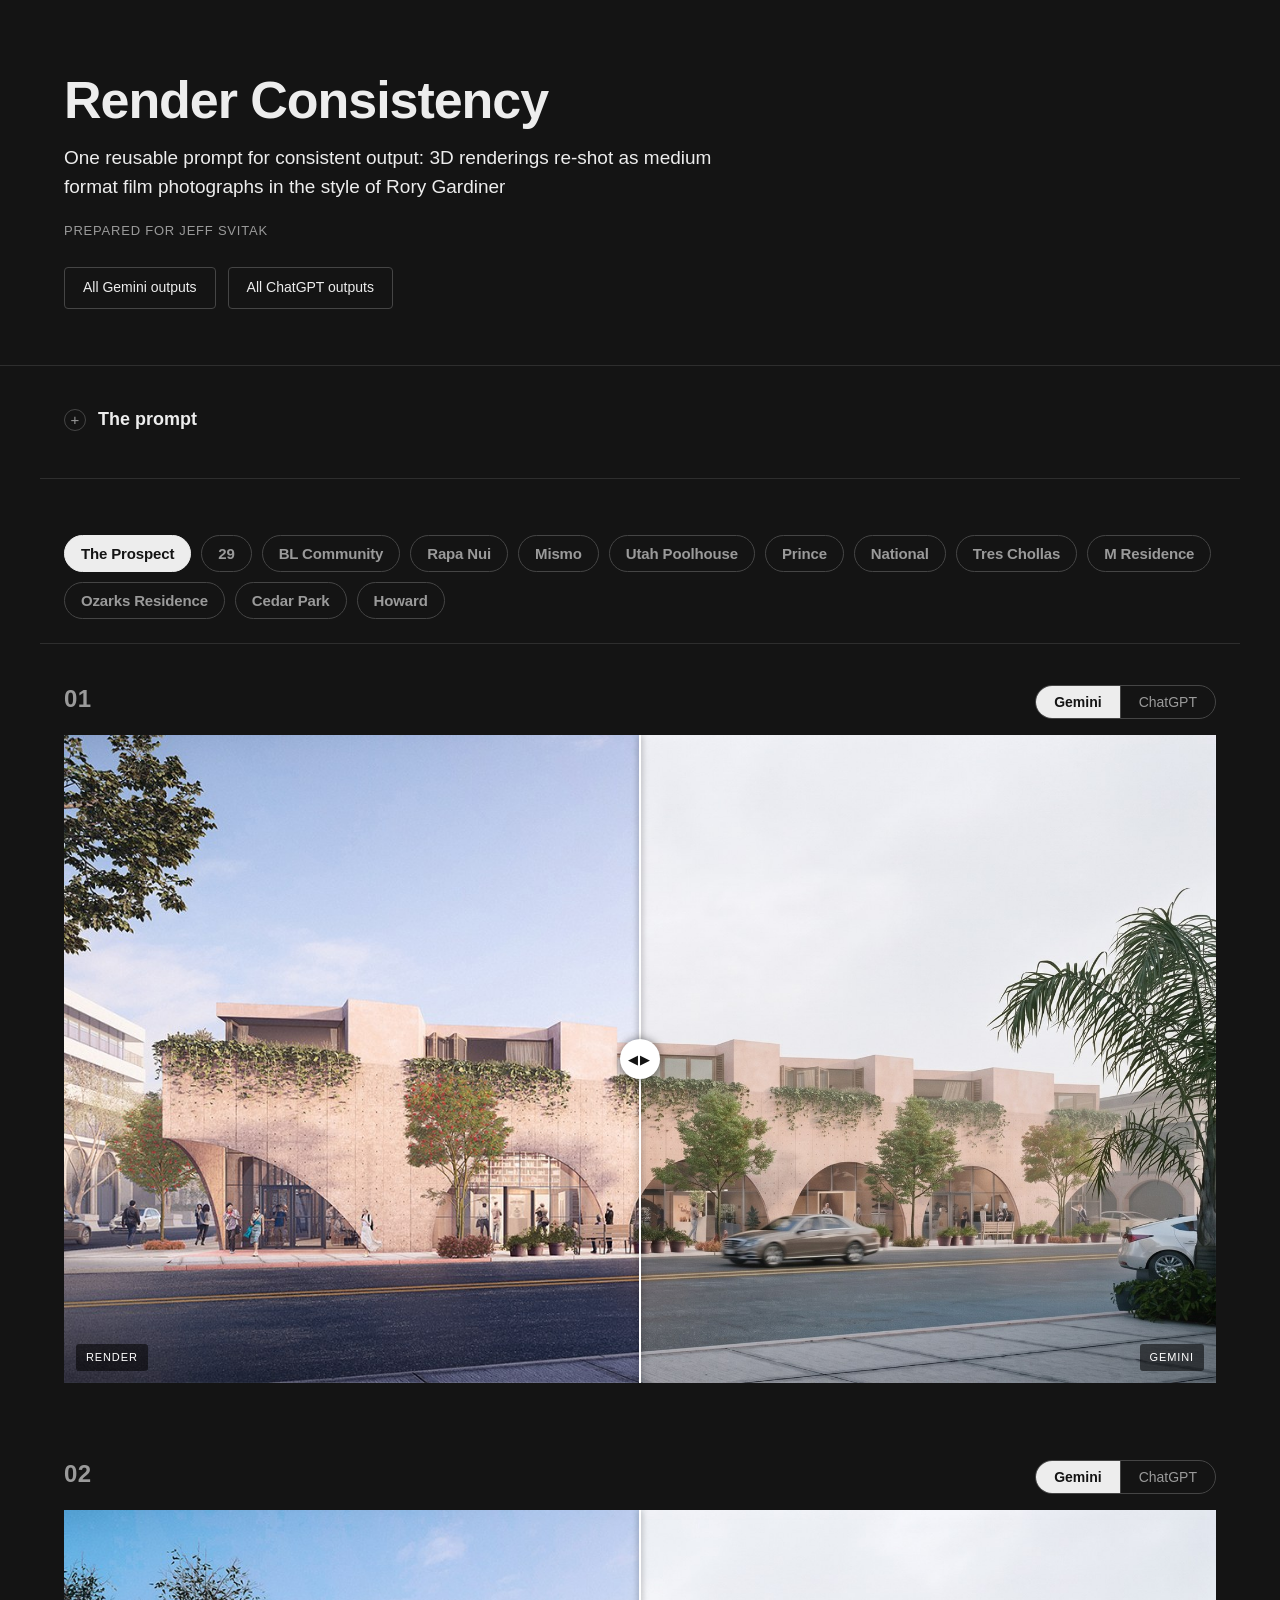
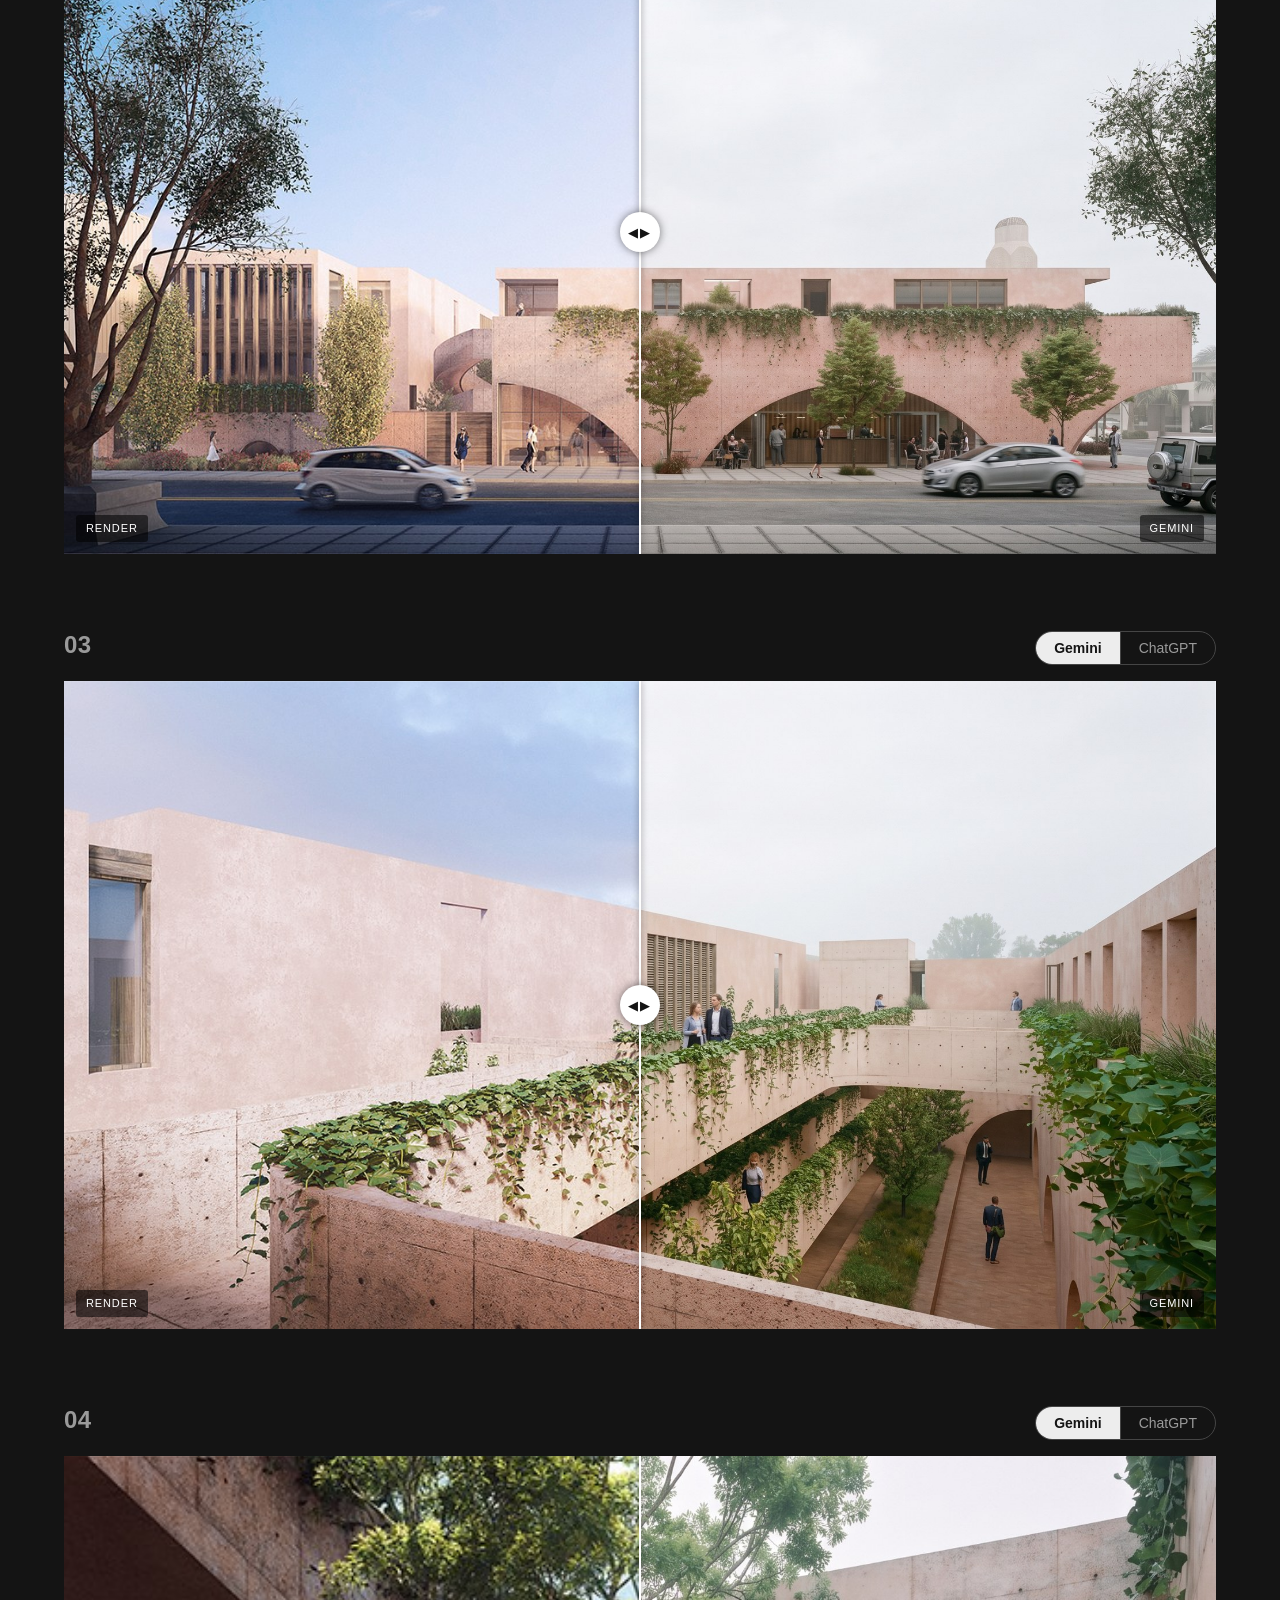
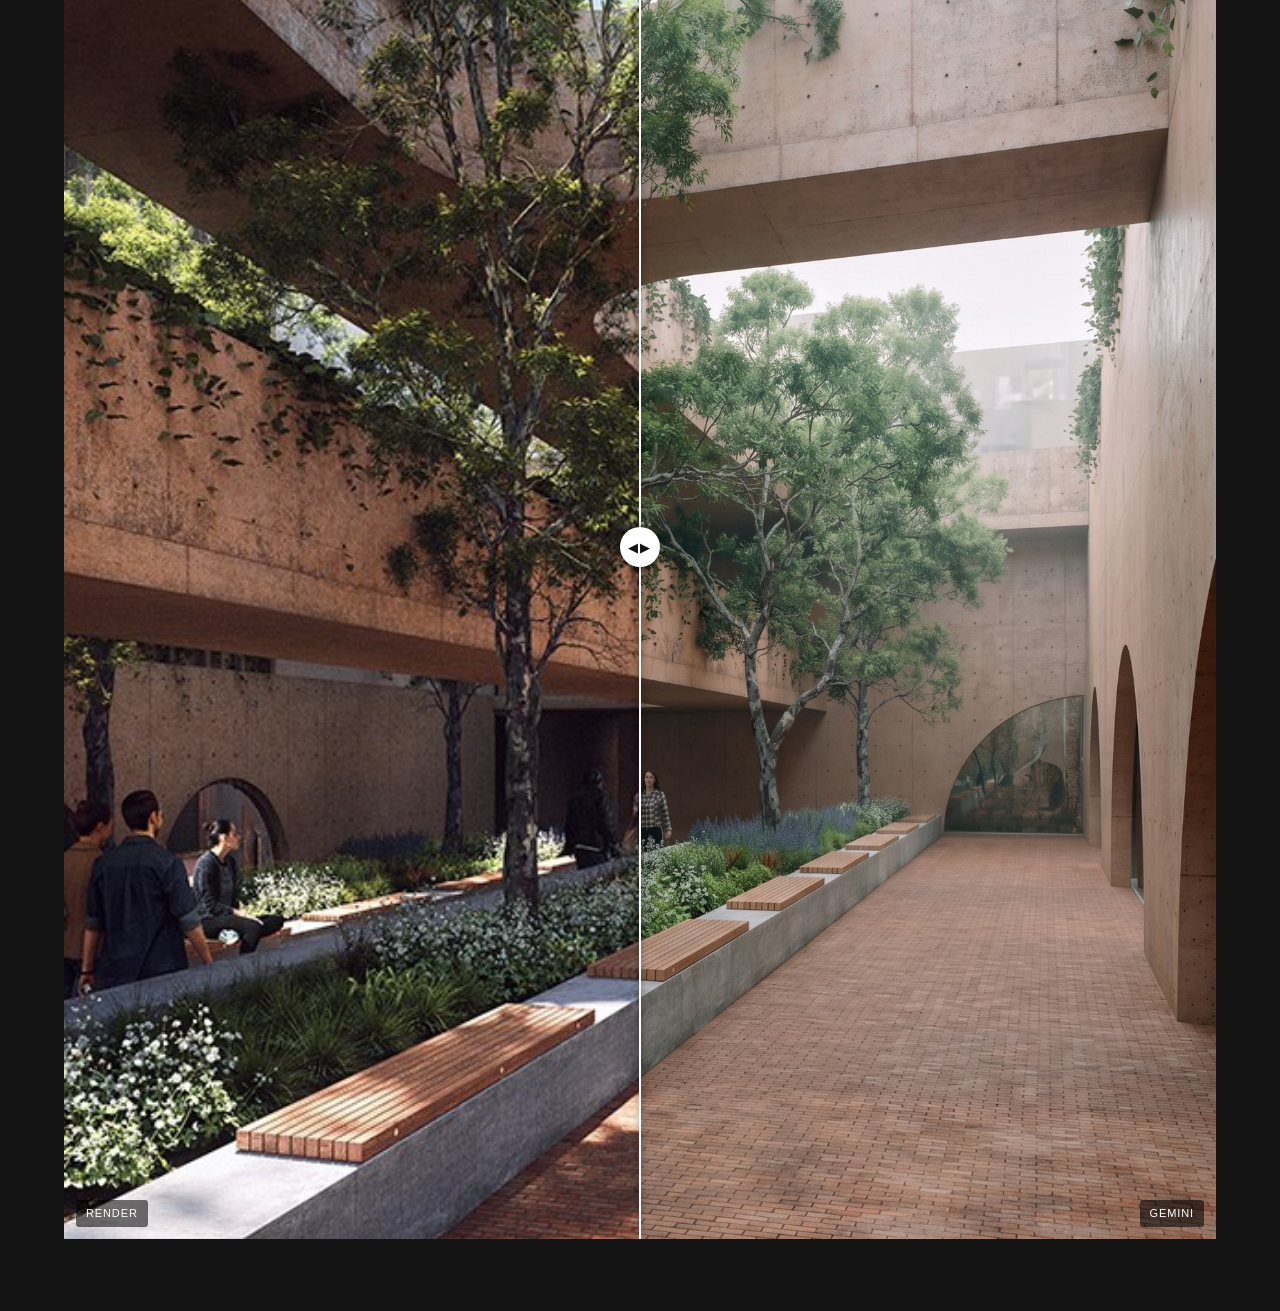
==== index.html @ 9248cfff "Add Howard, Gemini only Five examples ordered outside in: frontal, diagonal, acceso, interior, rooft" ====
<!doctype html>
<html lang="en">
<head>
<meta charset="utf-8">
<meta name="viewport" content="width=device-width, initial-scale=1">
<title>Render Consistency</title>
<meta name="description" content="One reusable prompt for consistent output: 3D renderings re-shot as medium format film photographs in the style of Rory Gardiner.">
<link rel="stylesheet" href="style.css?v=5">
</head>
<body>

<header class="page-head">
  <div class="wrap">
    <h1>Render Consistency</h1>
    <p class="subhead">One reusable prompt for consistent output: 3D renderings re-shot as medium format film photographs in the style of Rory Gardiner</p>
    <p class="prepared">Prepared for Jeff Svitak</p>

    <div class="head-actions">
      <a class="btn" href="gemini.html">All Gemini outputs</a>
      <a class="btn" href="chatgpt.html">All ChatGPT outputs</a>
    </div>
  </div>
</header>

<section class="wrap prompt-section">
  <details id="prompt-details">
    <summary><span class="summary-label">The prompt</span></summary>
    <div class="prompt-body">
      <button type="button" id="copy-prompt" class="copy-btn">Copy prompt</button>
      <div class="prompt-text" id="prompt-text"><p>This is a 3D architectural rendering. Re-photograph the building as a real photograph in the style of a medium format architectural film shoot. Keep the architecture exactly as designed: same forms, proportions, openings and materials. Match every material color exactly as rendered, at the same hue; do not shift any material toward grey, beige, warmer or cooler. Everything else can change.</p>
<p>Reframe from eye level with straight verticals and a normal-to-slightly-long lens, no wide-angle stretch. Let landscape, foreground planting or context take up as much of the frame as the building; the building does not need to be centered or shown whole.</p>
<p>Overcast day: flat pale grey-white sky with no blue and no visible cloud detail, soft diffuse light from above, no direct sun, no hard cast shadows, only faint soft shading where light is blocked. Faint atmospheric haze on anything distant.</p>
<p>The building is newly completed and well kept. Replace all render content with the real thing: real people if any, few and candid, often facing away; real vegetation matching the designed planting, healthy and maintained, with the natural irregularity of living plants but no dead growth, no weeds, nothing overgrown; paving and hard surfaces clean and swept; materials as built, real texture and slight tonal variation across surfaces, but no staining, dirt or damage.</p>
<p>Shot on a Mamiya RZ67, 110mm f/2.8, Kodak Portra 400, scanned from the negative. Low contrast, lifted shadows, no pure black or blown white, fine even grain across the whole frame. Muted palette, greens pushed toward olive, slight cool magenta-cyan cast in the sky and highlights; the haze and low contrast cover the building too, but its materials keep their rendered hue. No HDR, no sharpening, no vignette.</p></div>
    </div>
  </details>
</section>

<nav class="wrap projects-nav" id="project-tabs" aria-label="Projects"></nav>

<main class="wrap" id="projects"></main>

<script src="data.js?v=5"></script>
<script src="app.js?v=5"></script>
</body>
</html>
---- style.css ----
/* Render Consistency — comparison site */

*, *::before, *::after { box-sizing: border-box; }

:root {
  --bg: #141414;
  --fg: #ededed;
  --muted: #9a9a9a;
  --line: #2e2e2e;
  --line-strong: #454545;
  --accent: #ededed;
}

html { -webkit-text-size-adjust: 100%; }

body {
  margin: 0;
  background: var(--bg);
  color: var(--fg);
  font-family: Arial, Helvetica, -apple-system, BlinkMacSystemFont, "Segoe UI", Roboto, sans-serif;
  font-size: 16px;
  line-height: 1.55;
  -webkit-font-smoothing: antialiased;
}

.wrap {
  max-width: 1200px;
  margin: 0 auto;
  padding: 0 24px;
}

/* ---------- Header ---------- */

.page-head {
  padding: 72px 0 56px;
  border-bottom: 1px solid var(--line);
  margin-bottom: 36px;
}

.page-head h1 {
  margin: 0 0 16px;
  font-size: clamp(32px, 5vw, 52px);
  line-height: 1.08;
  letter-spacing: -0.02em;
  font-weight: 700;
}

.subhead {
  margin: 0 0 20px;
  max-width: 62ch;
  font-size: clamp(16px, 1.6vw, 19px);
  line-height: 1.5;
  color: var(--fg);
}

.prepared {
  margin: 0;
  font-size: 13px;
  letter-spacing: 0.06em;
  text-transform: uppercase;
  color: var(--muted);
}

/* ---------- Buttons / sub-page header ---------- */

.page-head--sub { padding-bottom: 44px; }

.crumb {
  margin: 0 0 18px;
  font-size: 13px;
  letter-spacing: 0.06em;
  text-transform: uppercase;
}

.crumb a { color: var(--muted); text-decoration: none; }
.crumb a:hover { color: var(--fg); text-decoration: underline; }

.head-actions {
  display: flex;
  flex-wrap: wrap;
  gap: 12px;
  margin-top: 26px;
}

.btn {
  display: inline-flex;
  flex-direction: column;
  gap: 3px;
  border: 1px solid var(--line-strong);
  border-radius: 4px;
  padding: 11px 18px;
  font-size: 14px;
  line-height: 1.25;
  color: var(--fg);
  text-decoration: none;
  transition: background-color .15s ease, border-color .15s ease;
}

.btn:hover { background: #242424; border-color: #6d6d6d; }
.btn:focus-visible { outline: 2px solid #6ea8ff; outline-offset: 2px; }

.btn--primary {
  background: var(--accent);
  border-color: var(--accent);
  color: #141414;
  font-weight: 700;
}

.btn--primary:hover { background: #fff; border-color: #fff; }

.btn-meta {
  font-size: 12px;
  font-weight: 400;
  letter-spacing: 0.03em;
  color: #5a5a5a;
}

.btn:not(.btn--primary) .btn-meta { color: var(--muted); }

/* ---------- Gallery ---------- */

.gallery-project { margin: 0 0 64px; }

.gallery-project-title {
  display: flex;
  flex-wrap: wrap;
  align-items: baseline;
  gap: 14px;
  margin: 0 0 20px;
  padding-bottom: 12px;
  border-bottom: 1px solid var(--line);
  font-size: clamp(18px, 2.2vw, 24px);
  letter-spacing: -0.01em;
}

.gallery-count {
  font-size: 13px;
  font-weight: 400;
  color: var(--muted);
  letter-spacing: 0.04em;
}

.gallery-grid {
  display: grid;
  grid-template-columns: repeat(auto-fill, minmax(420px, 1fr));
  gap: 28px;
}

.shot { margin: 0; }

.shot-link {
  display: block;
  background: #1c1c1c;
  line-height: 0;
}

.shot-link:focus-visible { outline: 2px solid #6ea8ff; outline-offset: 3px; }

.shot img {
  display: block;
  width: 100%;
  height: auto;
}

.shot-cap {
  display: flex;
  align-items: baseline;
  justify-content: space-between;
  gap: 12px;
  margin-top: 10px;
  font-size: 13px;
}

.shot-num {
  color: var(--muted);
  letter-spacing: 0.08em;
  font-variant-numeric: tabular-nums;
}

.shot-dl {
  color: var(--muted);
  text-decoration: none;
  border-bottom: 1px solid var(--line-strong);
  padding-bottom: 1px;
}

.shot-dl:hover { color: var(--fg); border-bottom-color: var(--fg); }
.shot-dl:focus-visible { outline: 2px solid #6ea8ff; outline-offset: 2px; }

@media (max-width: 720px) {
  .gallery-grid { grid-template-columns: 1fr; gap: 22px; }
  .gallery-project { margin-bottom: 44px; }
}

/* ---------- Project tabs ---------- */

/* Pills rather than underlines: the set wraps to as many rows as it needs and
   every row reads the same, so the newest project can't look like a stray line
   of text below a "finished" row. */
.projects-nav {
  display: flex;
  flex-wrap: wrap;
  gap: 10px;
  margin-bottom: 36px;
  padding-bottom: 24px;
  border-bottom: 1px solid var(--line);
}

.tab {
  appearance: none;
  background: transparent;
  color: var(--muted);
  font: inherit;
  font-size: 15px;
  font-weight: 700;
  line-height: 1;
  letter-spacing: -0.01em;
  padding: 10px 16px;
  border: 1px solid var(--line-strong);
  border-radius: 999px;
  cursor: pointer;
  white-space: nowrap;
  transition: color .15s ease, background-color .15s ease, border-color .15s ease;
}

.tab:hover { color: var(--fg); border-color: #6d6d6d; }

.tab[aria-selected="true"] {
  background: var(--accent);
  border-color: var(--accent);
  color: #141414;
}

.tab:focus-visible {
  outline: 2px solid #6ea8ff;
  outline-offset: 3px;
}

.project[hidden] { display: none; }

/* Label used in place of the toggle when a project has one output */
.single-output {
  font-size: 14px;
  line-height: 1;
  padding: 9px 0;
  color: var(--muted);
  letter-spacing: 0.04em;
}

/* ---------- Example ---------- */

.example { margin: 0 0 72px; }

.example-head {
  display: flex;
  flex-wrap: wrap;
  align-items: baseline;
  justify-content: space-between;
  gap: 16px;
  margin-bottom: 16px;
}

/* Examples are numbered, not named */
.example-title {
  margin: 0;
  font-size: clamp(18px, 2.2vw, 24px);
  font-weight: 700;
  letter-spacing: 0.02em;
  font-variant-numeric: tabular-nums;
  color: var(--muted);
}

/* Toggle */

.toggle {
  display: inline-flex;
  border: 1px solid var(--line-strong);
  border-radius: 999px;
  overflow: hidden;
}

.toggle button {
  appearance: none;
  border: 0;
  background: transparent;
  color: var(--muted);
  font: inherit;
  font-size: 14px;
  line-height: 1;
  padding: 9px 18px;
  cursor: pointer;
  transition: background-color .15s ease, color .15s ease;
}

.toggle button + button { border-left: 1px solid var(--line-strong); }
.toggle button:hover { color: var(--fg); }

.toggle button[aria-pressed="true"] {
  background: var(--accent);
  color: #141414;
  font-weight: 700;
}

.toggle button:focus-visible {
  outline: 2px solid #6ea8ff;
  outline-offset: -2px;
}

/* ---------- Wipe slider ---------- */

.wipe {
  position: relative;
  width: 100%;
  aspect-ratio: 16 / 9;          /* replaced from the original's natural size */
  overflow: hidden;
  background: #1c1c1c;
  user-select: none;
  -webkit-user-select: none;
  touch-action: pan-y;
  cursor: ew-resize;
}

.wipe img {
  position: absolute;
  inset: 0;
  width: 100%;
  height: 100%;
  object-fit: cover;
  display: block;
  pointer-events: none;
  -webkit-user-drag: none;
}

/* AI outputs sit underneath; only the active one is shown */
.wipe .out { visibility: hidden; }
.wipe .out.is-active { visibility: visible; }

/* The original render is clipped to the left of the handle */
.wipe .orig { z-index: 2; }

/* Corner captions */
.wipe .tag {
  position: absolute;
  bottom: 12px;
  z-index: 3;
  padding: 5px 10px;
  font-size: 11px;
  letter-spacing: 0.08em;
  text-transform: uppercase;
  color: #fff;
  background: rgba(0, 0, 0, .55);
  border-radius: 3px;
  pointer-events: none;
  white-space: nowrap;
}

.wipe .tag-left  { left: 12px; }
.wipe .tag-right { right: 12px; }

/* Handle */
.wipe .handle {
  position: absolute;
  top: 0;
  bottom: 0;
  left: 50%;
  width: 40px;
  margin-left: -20px;
  z-index: 4;
  cursor: ew-resize;
  background: transparent;
  border: 0;
  padding: 0;
  touch-action: none;
}

.wipe .handle::before {
  content: "";
  position: absolute;
  top: 0;
  bottom: 0;
  left: 50%;
  width: 2px;
  margin-left: -1px;
  background: #fff;
  box-shadow: 0 0 6px rgba(0, 0, 0, .55);
}

.wipe .handle::after {
  content: "";
  position: absolute;
  top: 50%;
  left: 50%;
  width: 40px;
  height: 40px;
  margin: -20px 0 0 -20px;
  border-radius: 50%;
  background: #fff;
  box-shadow: 0 0 8px rgba(0, 0, 0, .5);
}

.wipe .handle .arrows {
  position: absolute;
  top: 50%;
  left: 50%;
  transform: translate(-50%, -50%);
  z-index: 1;
  font-size: 13px;
  line-height: 1;
  letter-spacing: 2px;
  color: #141414;
  pointer-events: none;
}

.wipe .handle:focus-visible {
  outline: 2px solid #6ea8ff;
  outline-offset: -2px;
}

/* ---------- Prompt ---------- */

/* Sits directly under the header, above the examples */
.prompt-section {
  margin: 0 auto 56px;
  padding-bottom: 40px;
  border-bottom: 1px solid var(--line);
}

#prompt-details summary {
  cursor: pointer;
  list-style: none;
  display: flex;
  align-items: center;
  gap: 12px;
  font-size: 18px;
  font-weight: 700;
  padding: 4px 0;
}

#prompt-details summary::-webkit-details-marker { display: none; }

#prompt-details summary::before {
  content: "+";
  display: inline-flex;
  align-items: center;
  justify-content: center;
  width: 22px;
  height: 22px;
  flex: 0 0 22px;
  border: 1px solid var(--line-strong);
  border-radius: 50%;
  font-size: 15px;
  font-weight: 400;
  color: var(--muted);
}

#prompt-details[open] summary::before { content: "\2212"; }

#prompt-details summary:focus-visible {
  outline: 2px solid #6ea8ff;
  outline-offset: 3px;
}

.prompt-body {
  position: relative;
  margin-top: 20px;
  padding: 24px;
  border: 1px solid var(--line);
  border-radius: 4px;
  background: #191919;
}

.copy-btn {
  float: right;
  margin: 0 0 12px 20px;
  appearance: none;
  border: 1px solid var(--line-strong);
  border-radius: 4px;
  background: transparent;
  color: var(--fg);
  font: inherit;
  font-size: 13px;
  padding: 7px 14px;
  cursor: pointer;
  transition: background-color .15s ease, border-color .15s ease;
}

.copy-btn:hover { background: #242424; border-color: #666; }
.copy-btn:focus-visible { outline: 2px solid #6ea8ff; outline-offset: 2px; }
.copy-btn.is-done { border-color: #4f8f5a; color: #8fd39c; }

.prompt-text p {
  margin: 0 0 1em;
  max-width: 78ch;
  color: #d8d8d8;
}

.prompt-text p:last-child { margin-bottom: 0; }

/* ---------- Small screens ---------- */

@media (max-width: 640px) {
  .wrap { padding: 0 16px; }
  .page-head { padding: 44px 0 36px; margin-bottom: 28px; }
  .prompt-section { margin-bottom: 40px; padding-bottom: 28px; }
  /* the tab row wraps as projects are added; keep it compact on small screens */
  /* Wrapping ten-plus pills eats most of a phone screen, so on narrow screens
     the strip stays on one line and scrolls sideways instead. The pill cut off
     at the right edge is what signals there is more. */
  .projects-nav {
    gap: 8px;
    margin-bottom: 28px;
    padding-bottom: 18px;
    flex-wrap: nowrap;
    overflow-x: auto;
    -webkit-overflow-scrolling: touch;
    scrollbar-width: none;
  }
  .projects-nav::-webkit-scrollbar { display: none; }
  .tab { font-size: 14px; padding: 9px 14px; flex: 0 0 auto; }
  .example { margin-bottom: 52px; }
  .example-head { gap: 12px; }
  .wipe .handle::after { width: 34px; height: 34px; margin: -17px 0 0 -17px; }
  .prompt-body { padding: 18px; }
  .copy-btn { float: none; display: block; margin: 0 0 16px; }
}

@media (prefers-reduced-motion: reduce) {
  * { transition: none !important; }
}
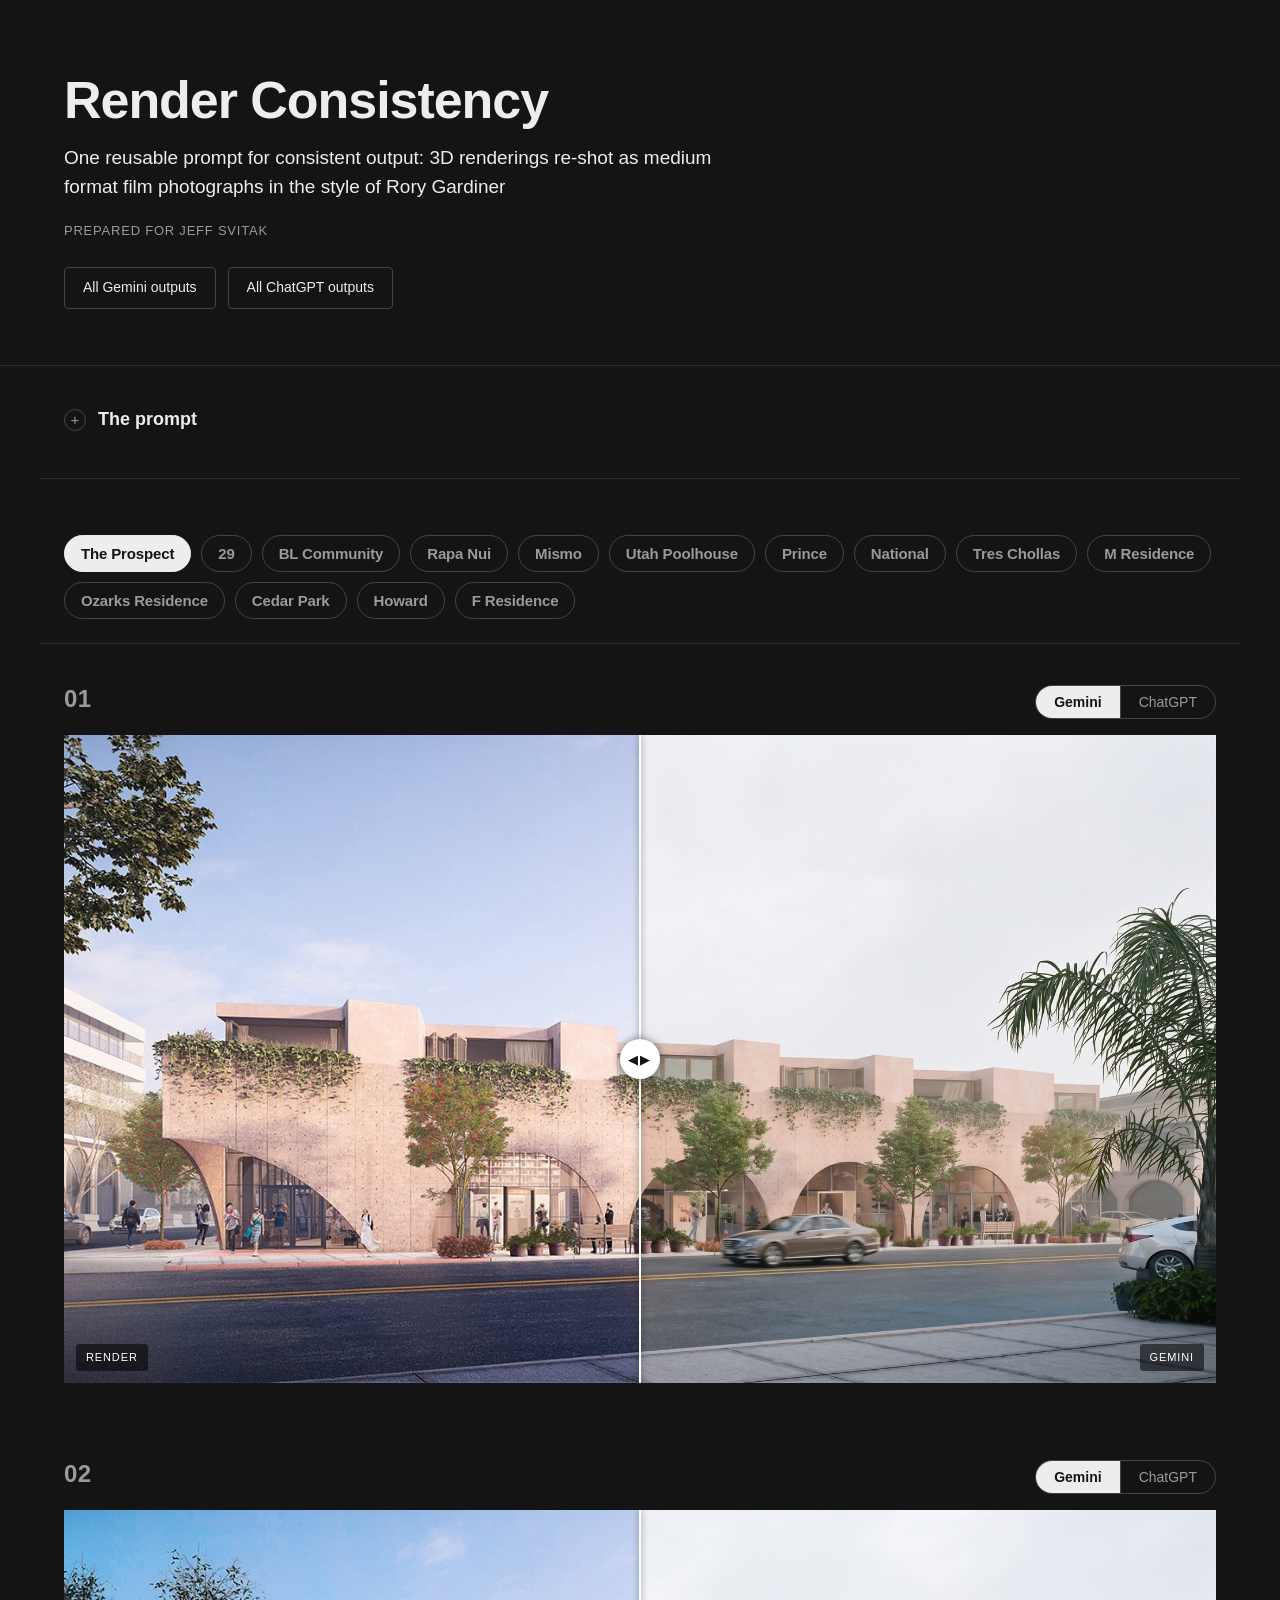
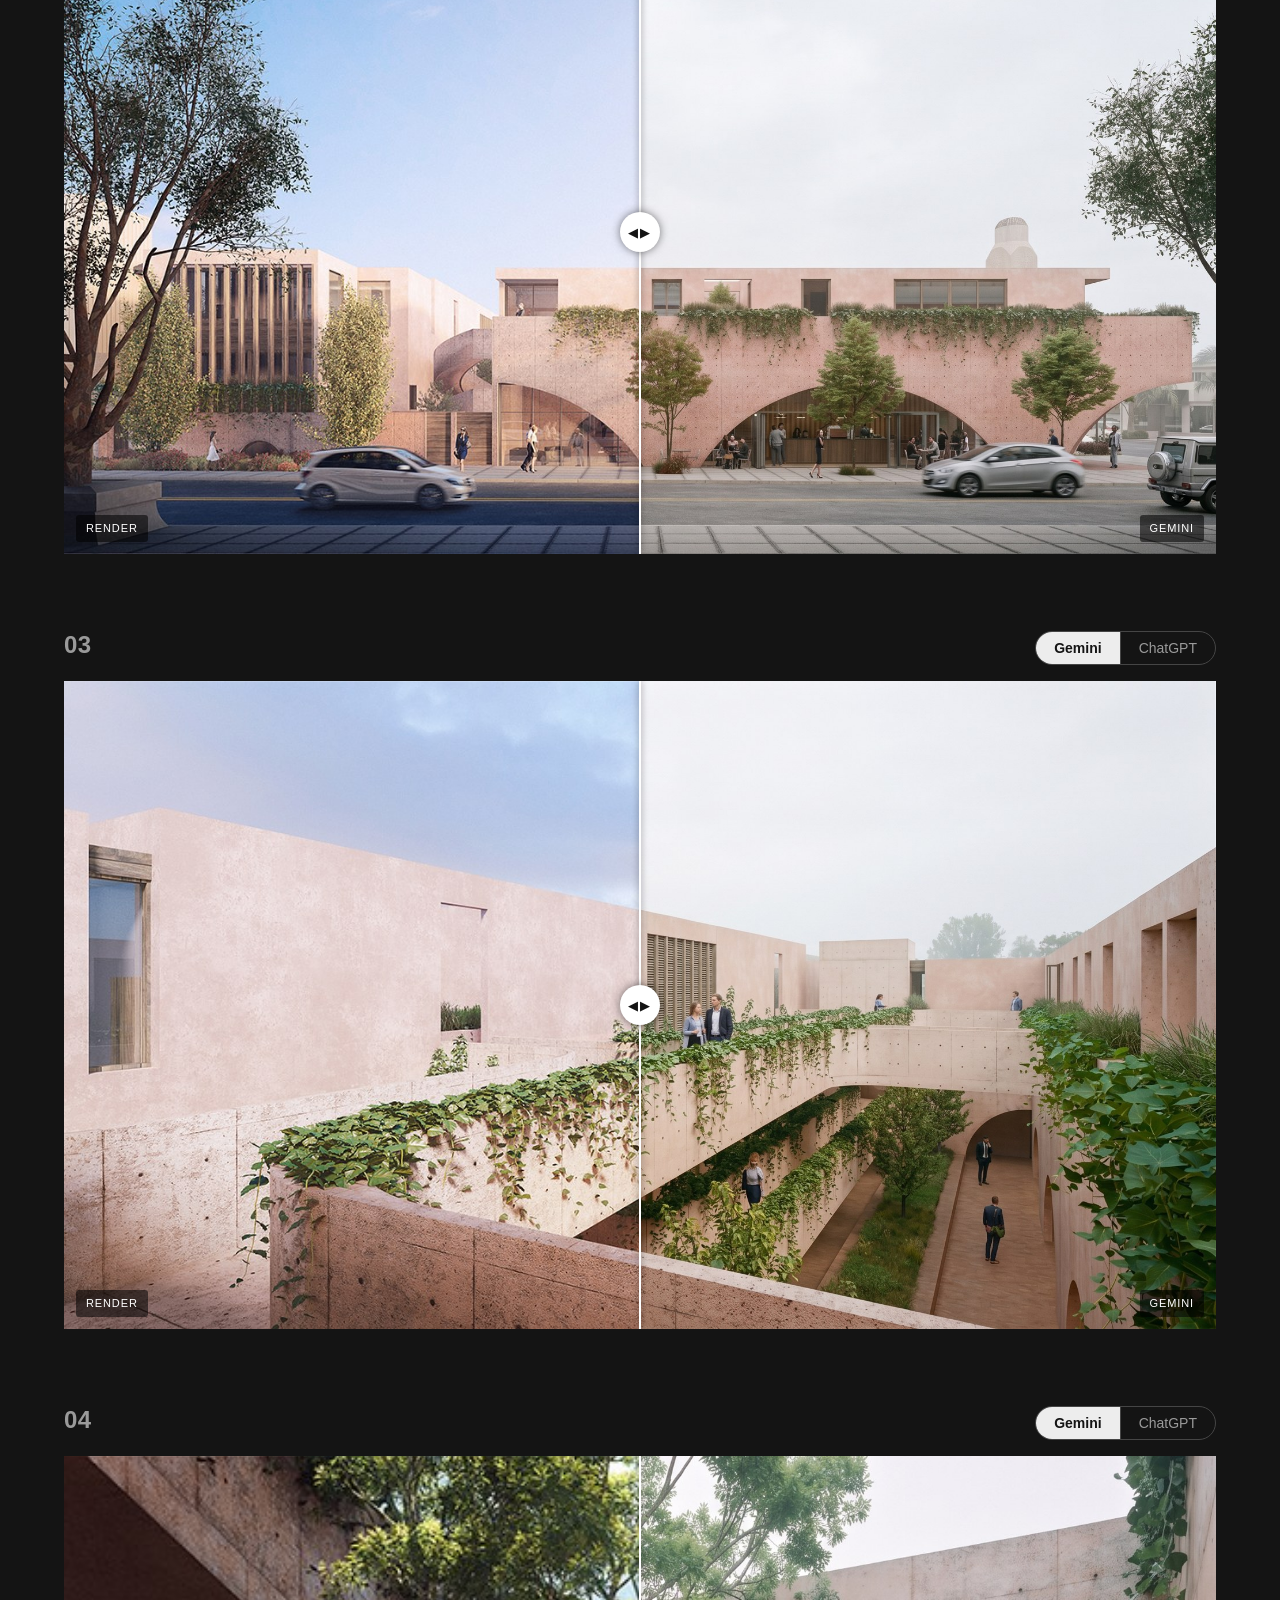
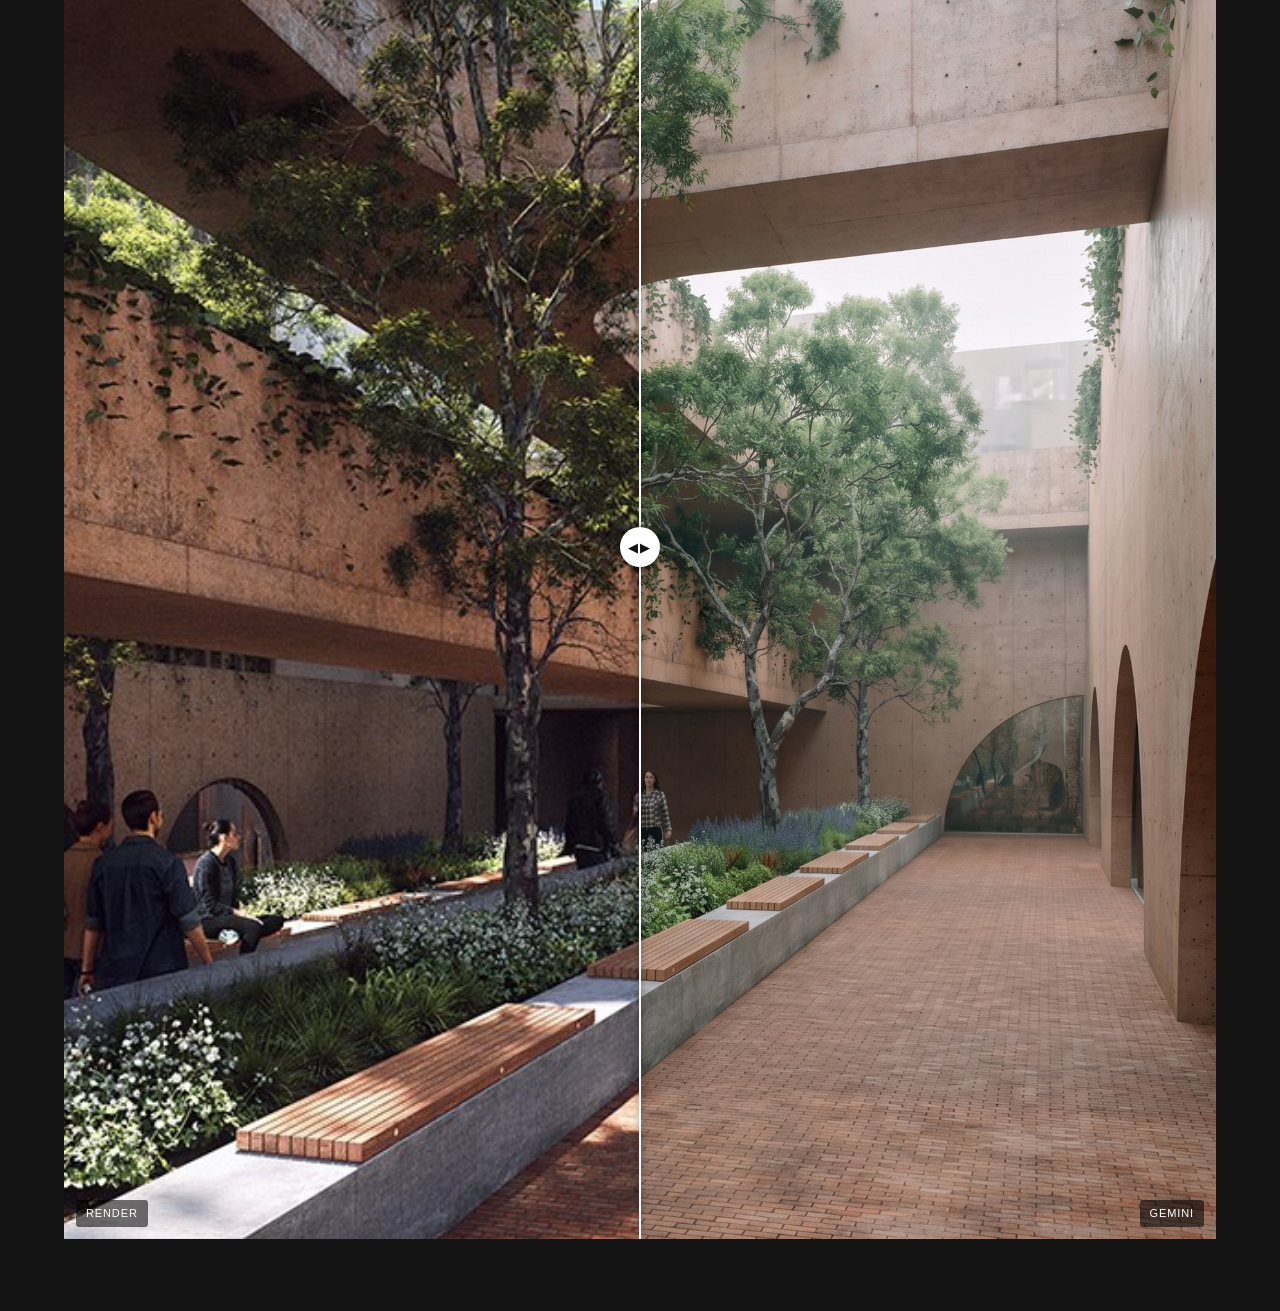
==== commit e123af5b: "Add F Residence, Gemini only Five examples in source version order: front elevation, kitchen, living" ====
--- a/index.html
+++ b/index.html
@@ -5,7 +5,7 @@
 <meta name="viewport" content="width=device-width, initial-scale=1">
 <title>Render Consistency</title>
 <meta name="description" content="One reusable prompt for consistent output: 3D renderings re-shot as medium format film photographs in the style of Rory Gardiner.">
-<link rel="stylesheet" href="style.css?v=5">
+<link rel="stylesheet" href="style.css?v=6">
 </head>
 <body>
 
@@ -40,7 +40,7 @@
 
 <main class="wrap" id="projects"></main>
 
-<script src="data.js?v=5"></script>
-<script src="app.js?v=5"></script>
+<script src="data.js?v=6"></script>
+<script src="app.js?v=6"></script>
 </body>
 </html>
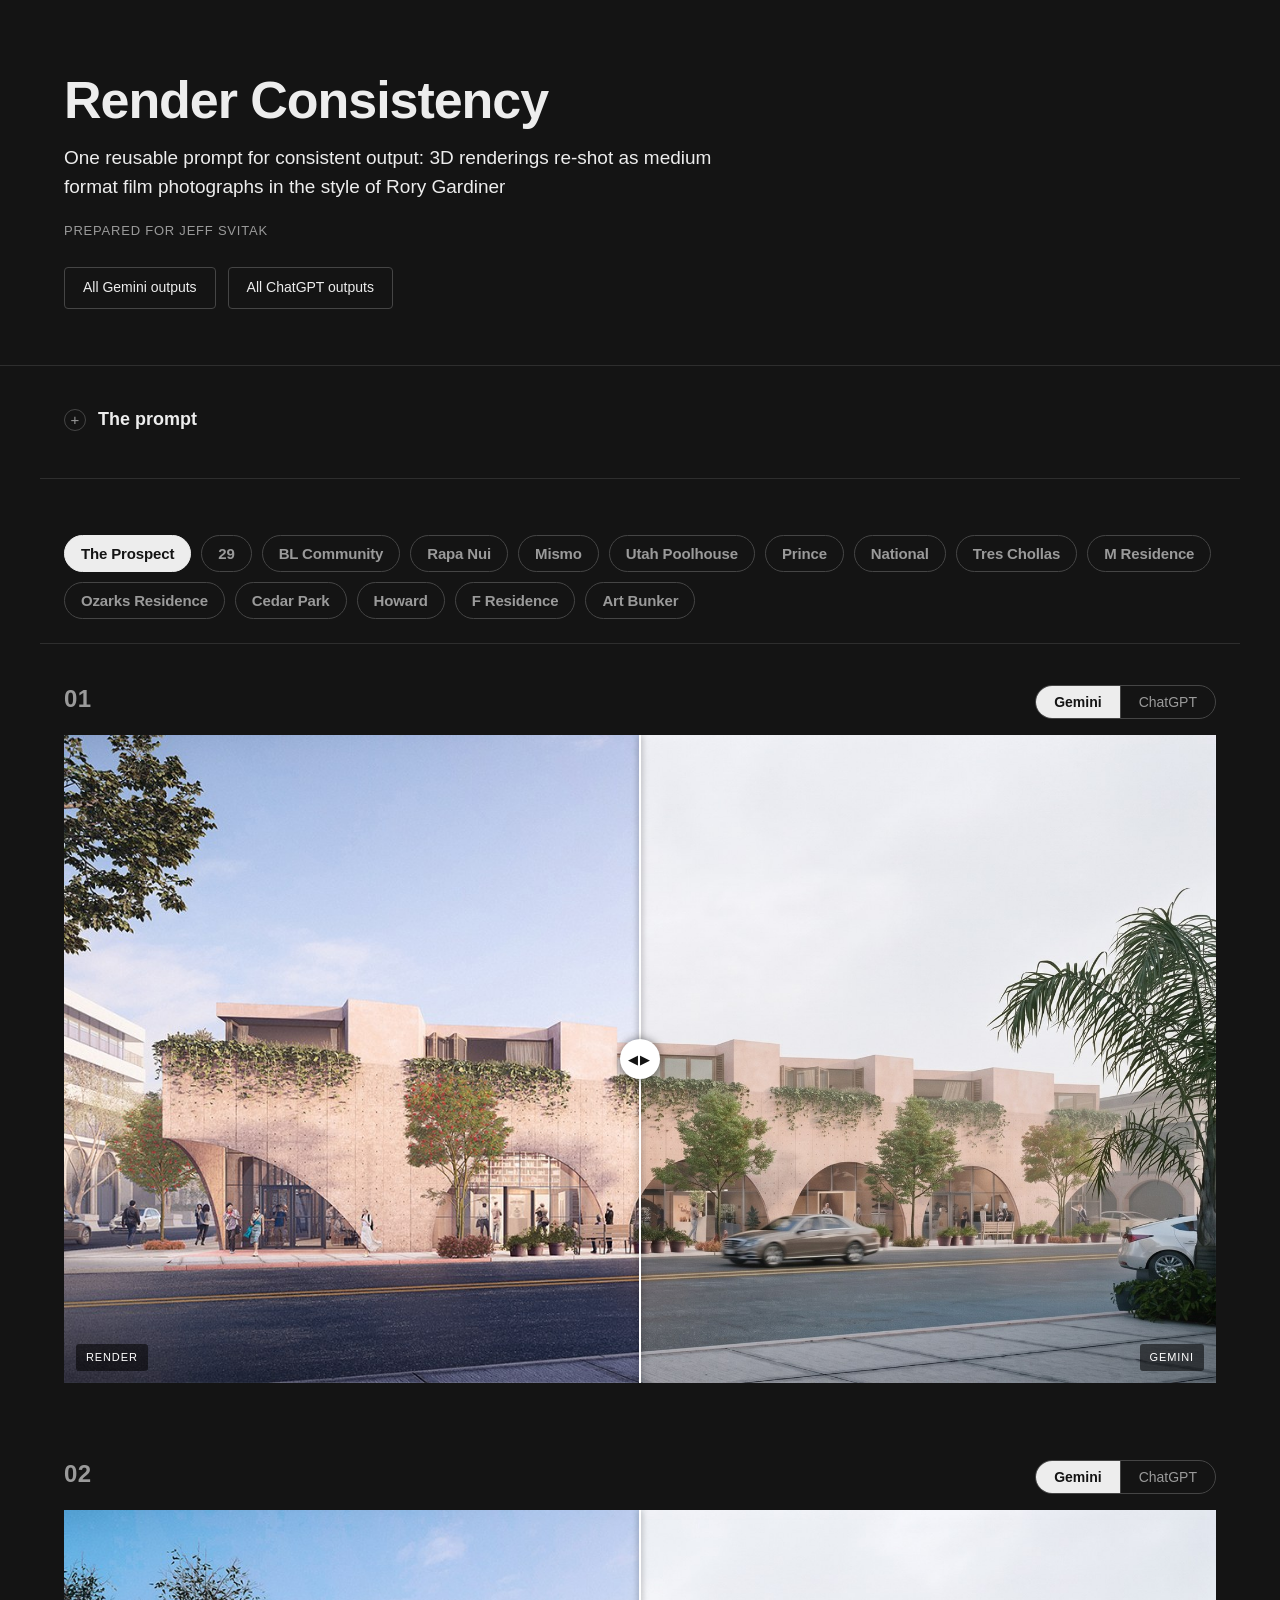
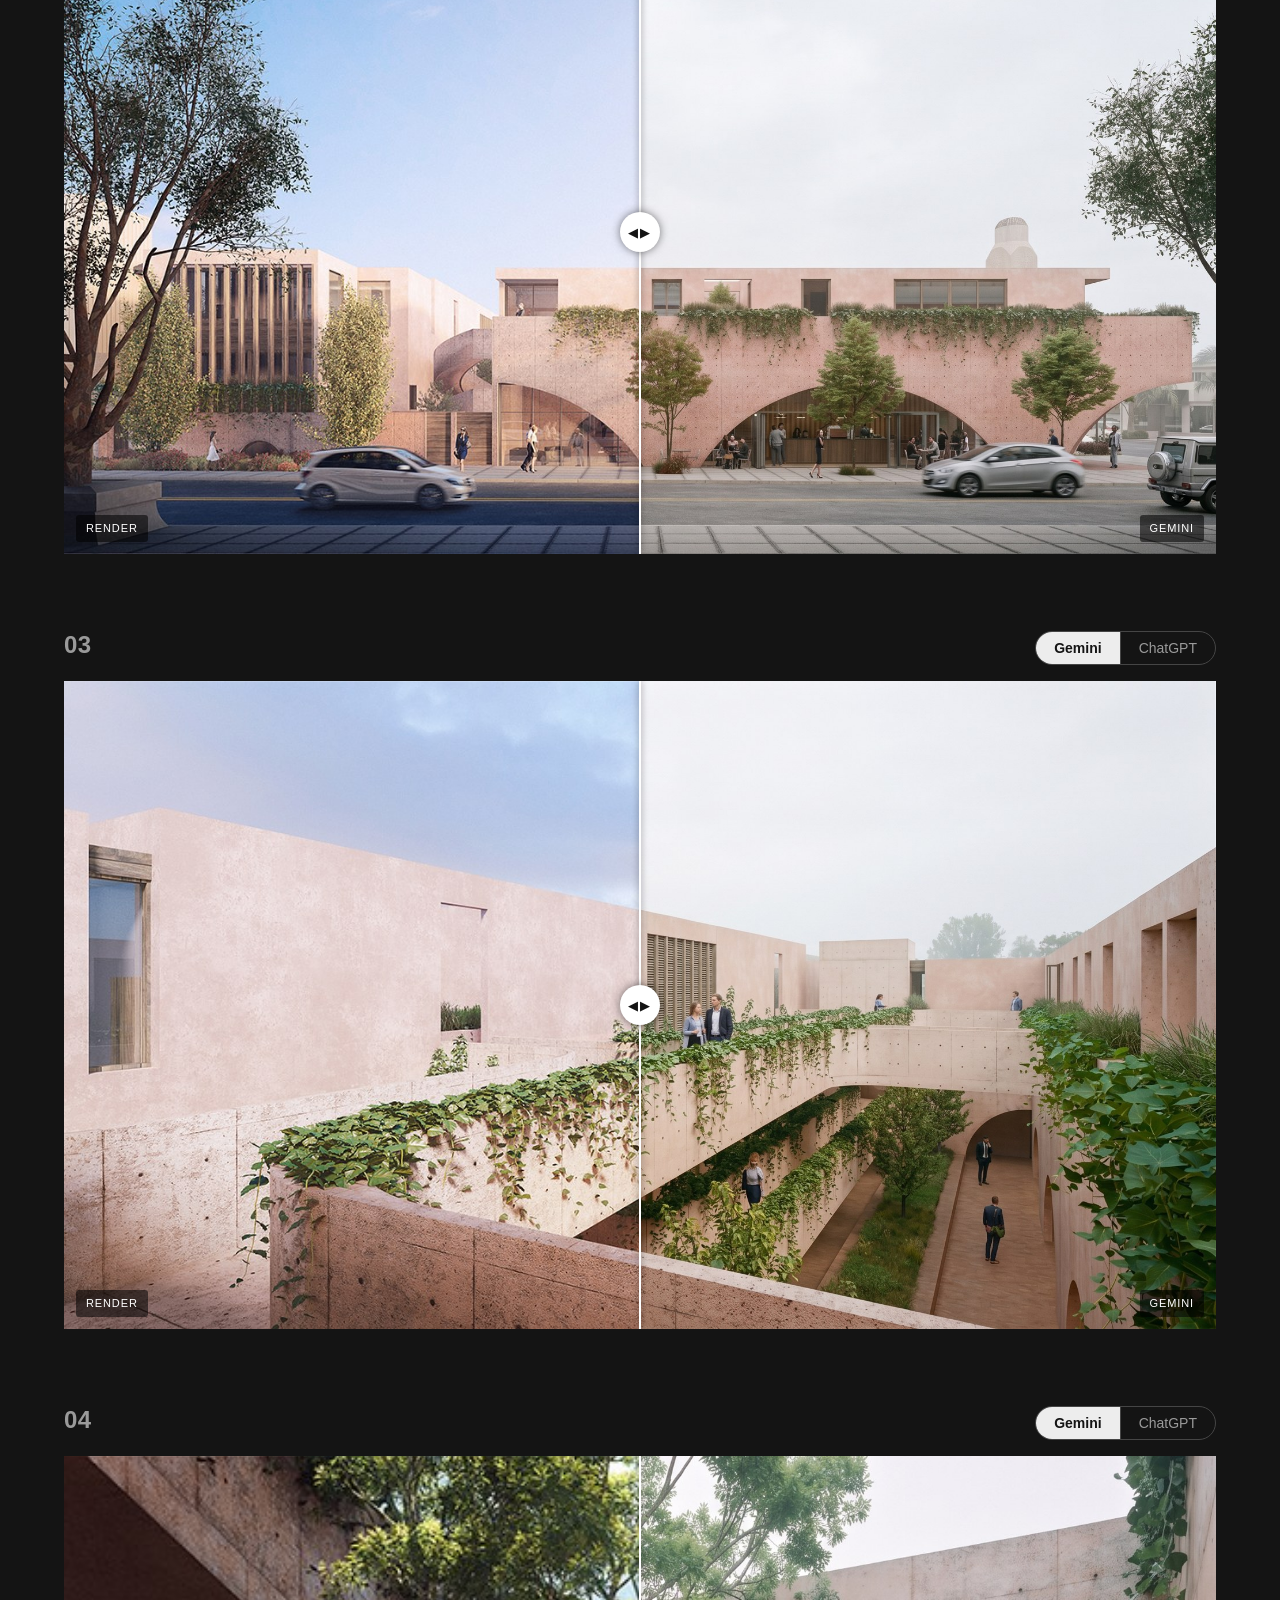
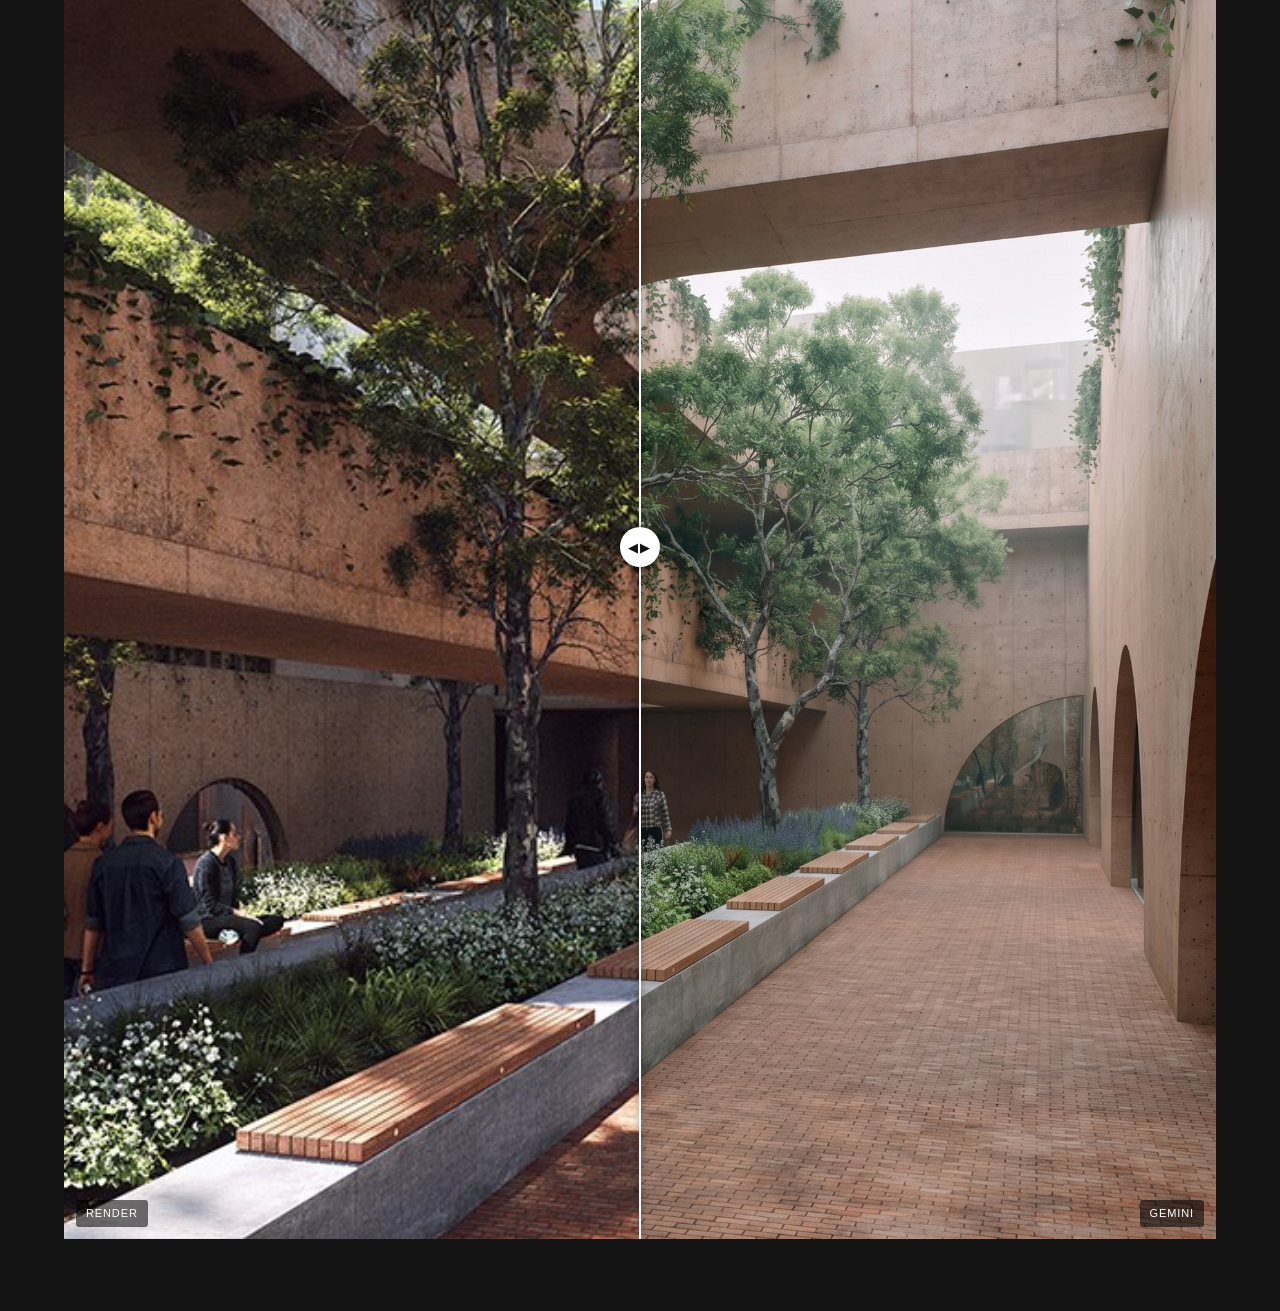
==== commit 7c5529a3: "Add Art Bunker, and stop silently cropping reframed outputs Six examples in source order: street, en" ====
--- a/index.html
+++ b/index.html
@@ -5,7 +5,7 @@
 <meta name="viewport" content="width=device-width, initial-scale=1">
 <title>Render Consistency</title>
 <meta name="description" content="One reusable prompt for consistent output: 3D renderings re-shot as medium format film photographs in the style of Rory Gardiner.">
-<link rel="stylesheet" href="style.css?v=6">
+<link rel="stylesheet" href="style.css?v=7">
 </head>
 <body>
 
@@ -40,7 +40,7 @@
 
 <main class="wrap" id="projects"></main>
 
-<script src="data.js?v=6"></script>
-<script src="app.js?v=6"></script>
+<script src="data.js?v=7"></script>
+<script src="app.js?v=7"></script>
 </body>
 </html>
--- a/style.css
+++ b/style.css
@@ -329,6 +329,13 @@
   display: block;
   pointer-events: none;
   -webkit-user-drag: none;
+}
+
+/* A reframed output (different shape from its render) is shown whole rather
+   than cropped to fill; the bars make the reframing visible. */
+.wipe img.is-letterboxed {
+  object-fit: contain;
+  background: #101010;
 }
 
 /* AI outputs sit underneath; only the active one is shown */
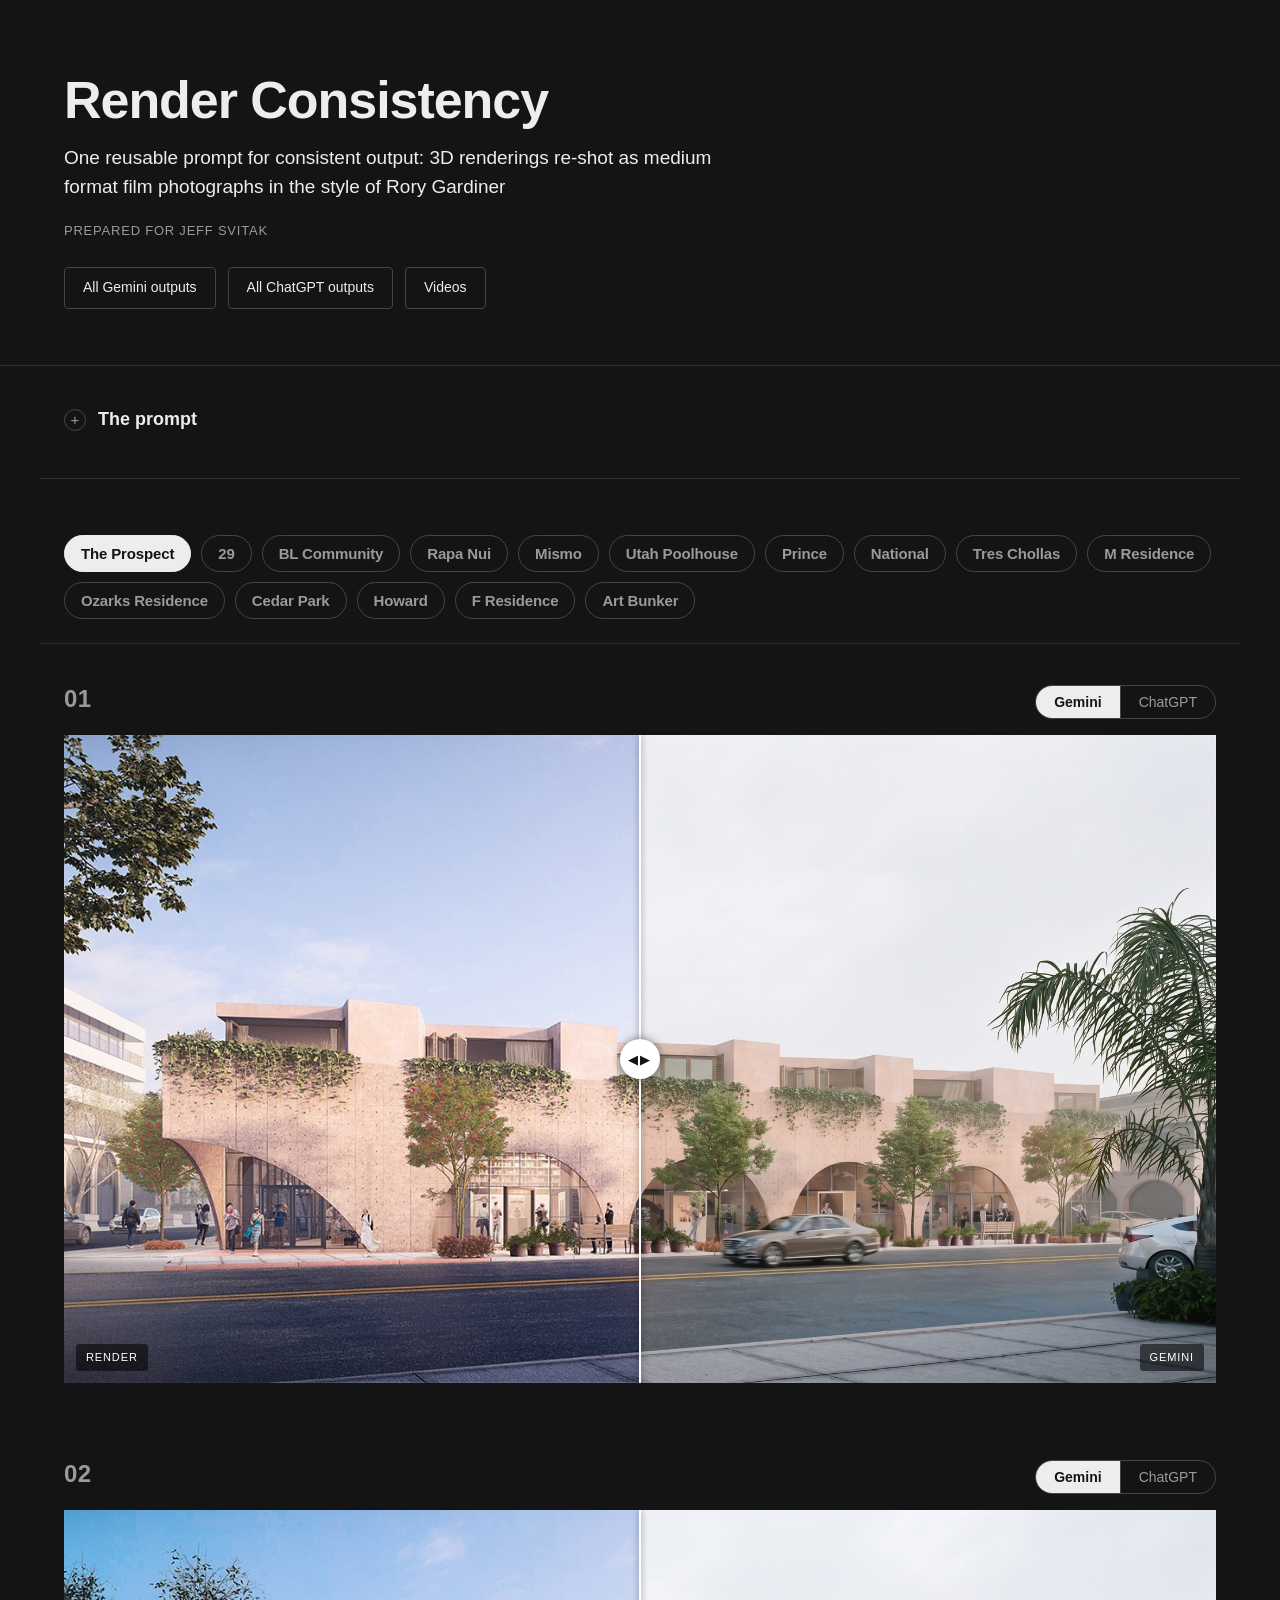
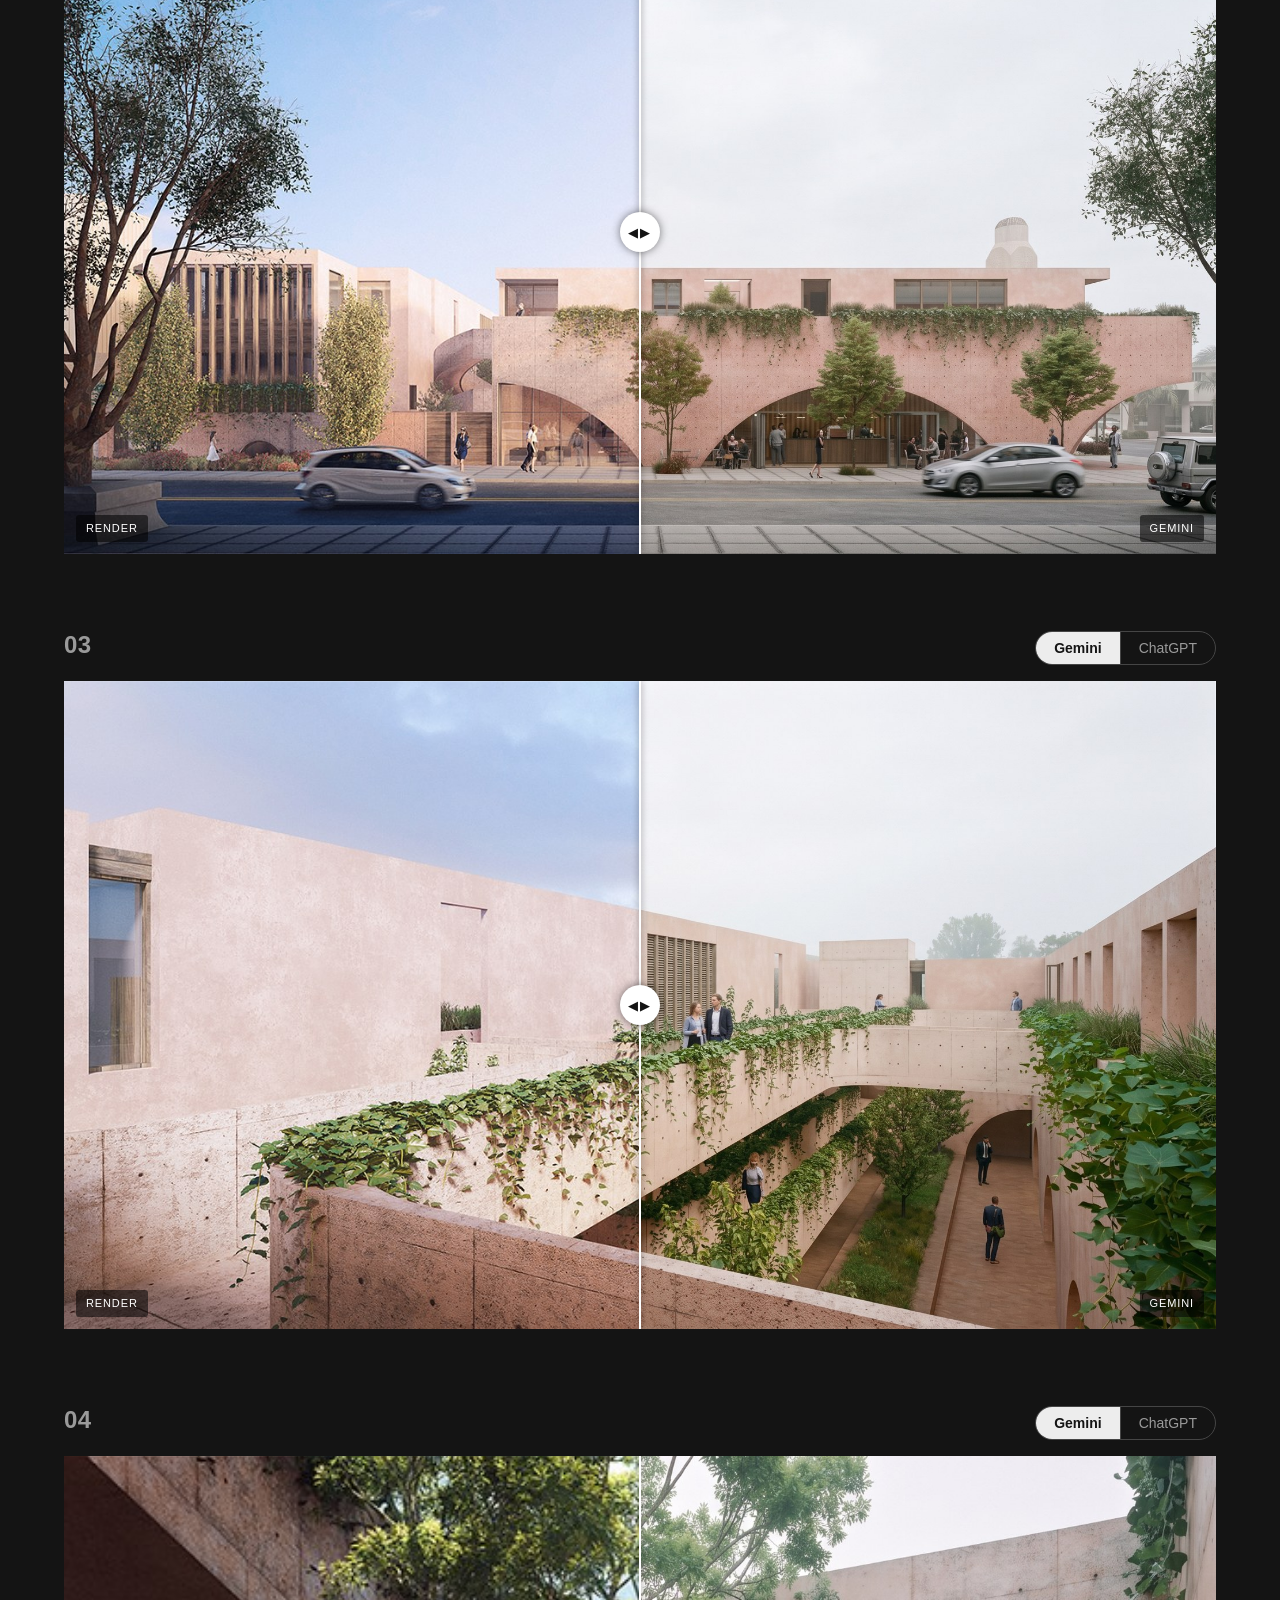
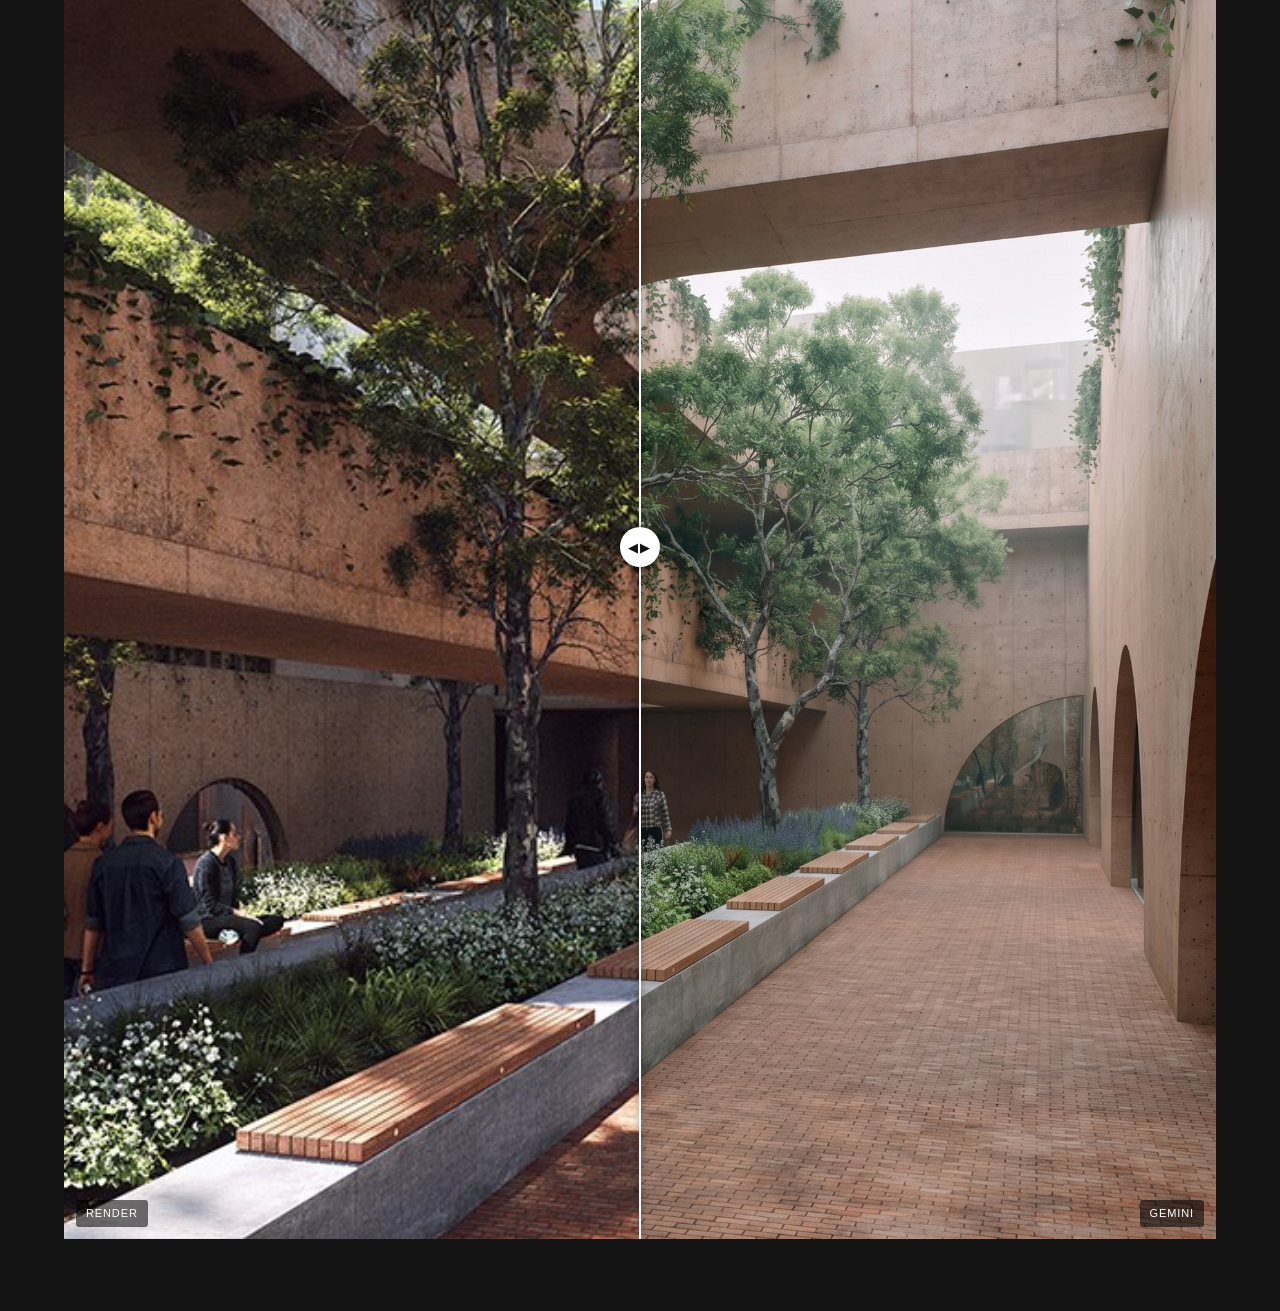
==== commit f20adf15: "Add the breeze loop to 29, and a videos page The clip plays at the end of the 29 tab and on a new vi" ====
--- a/index.html
+++ b/index.html
@@ -18,6 +18,7 @@
     <div class="head-actions">
       <a class="btn" href="gemini.html">All Gemini outputs</a>
       <a class="btn" href="chatgpt.html">All ChatGPT outputs</a>
+      <a class="btn" href="videos.html">Videos</a>
     </div>
   </div>
 </header>
--- a/style.css
+++ b/style.css
@@ -421,6 +421,57 @@
 .wipe .handle:focus-visible {
   outline: 2px solid #6ea8ff;
   outline-offset: -2px;
+}
+
+/* ---------- Video ---------- */
+
+.video-frame {
+  position: relative;
+  width: 100%;
+  overflow: hidden;
+  background: #101010;
+}
+
+.video-frame video {
+  display: block;
+  width: 100%;
+  height: 100%;
+  object-fit: contain;
+  background: #101010;
+}
+
+.video-note {
+  margin: 10px 0 0;
+  font-size: 13px;
+  color: var(--muted);
+}
+
+.video-item { margin: 0 0 64px; }
+
+.video-item-head {
+  display: flex;
+  flex-wrap: wrap;
+  align-items: baseline;
+  justify-content: space-between;
+  gap: 14px;
+  margin: 0 0 16px;
+  padding-bottom: 12px;
+  border-bottom: 1px solid var(--line);
+}
+
+.video-item-title {
+  margin: 0;
+  font-size: clamp(18px, 2.2vw, 24px);
+  letter-spacing: -0.01em;
+}
+
+.video-item-title .video-project {
+  color: var(--muted);
+  font-weight: 400;
+  margin-left: 10px;
+  font-size: 0.7em;
+  letter-spacing: 0.06em;
+  text-transform: uppercase;
 }
 
 /* ---------- Prompt ---------- */
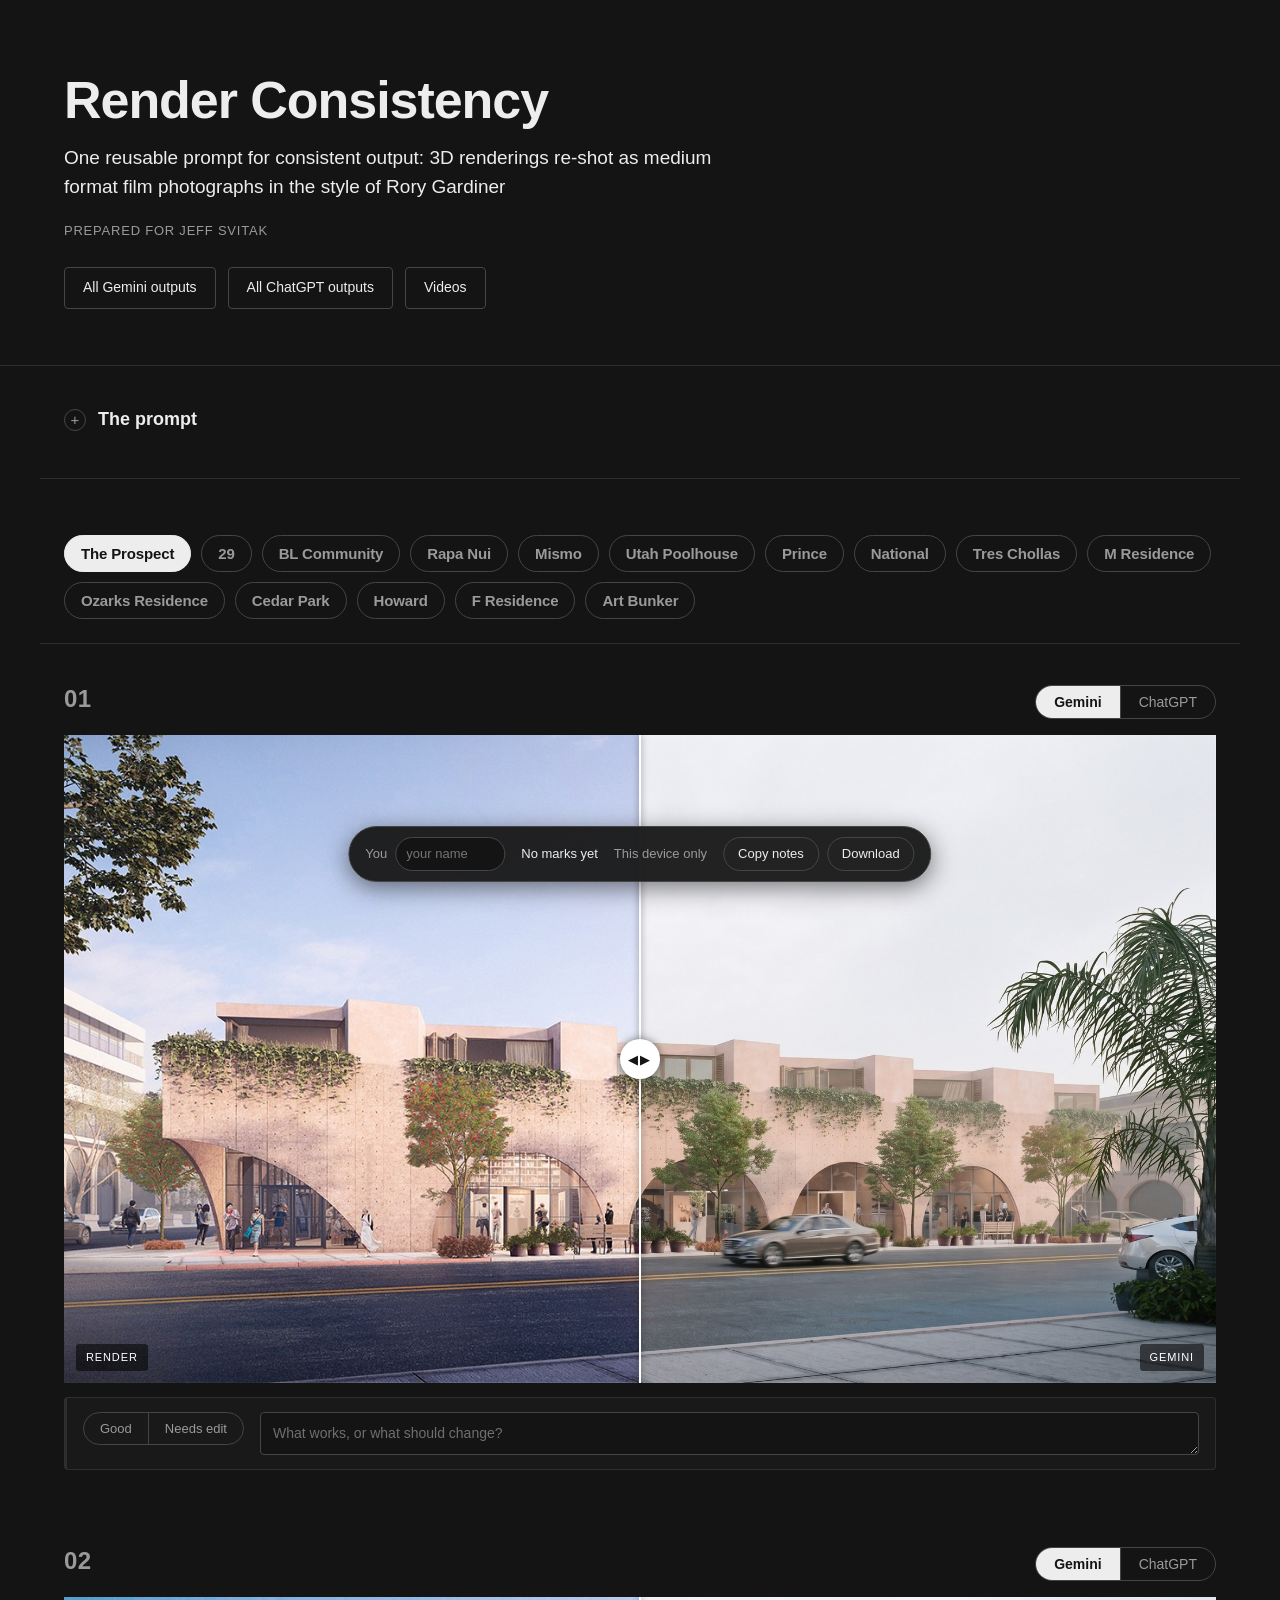
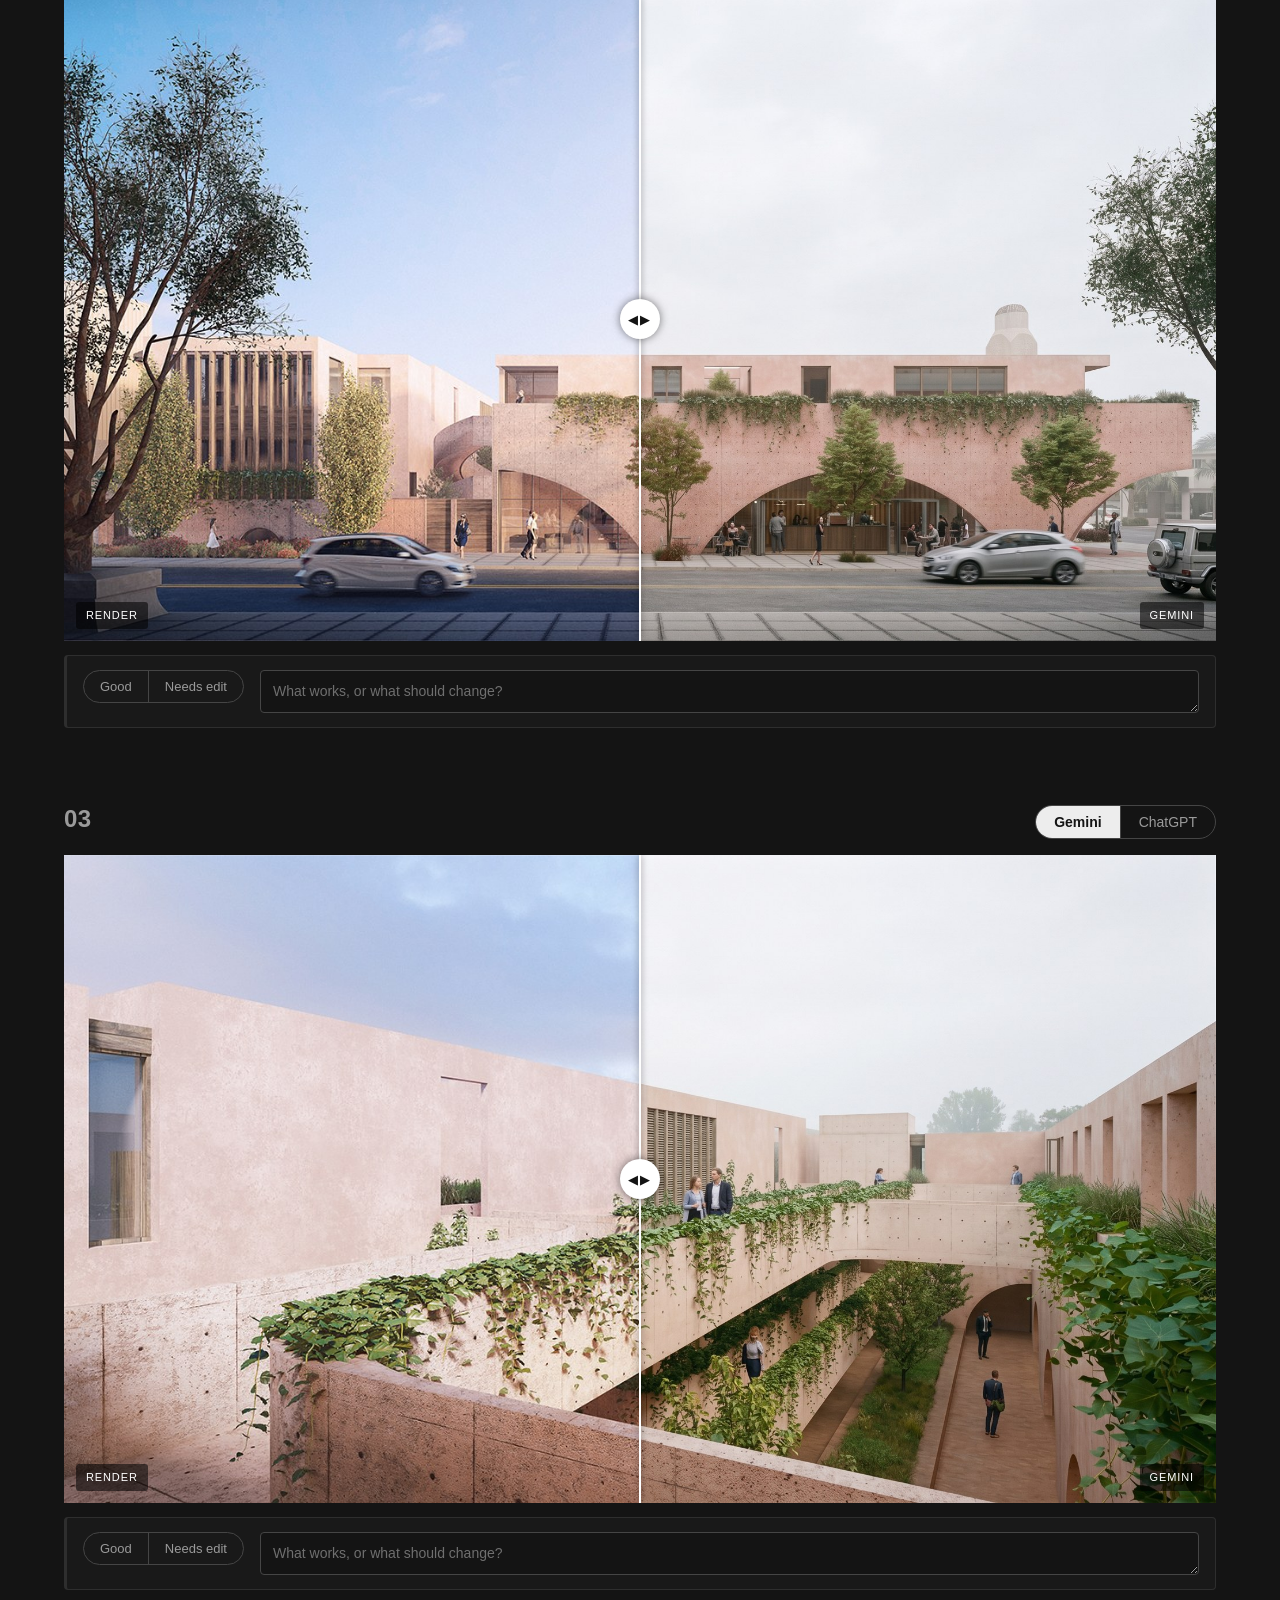
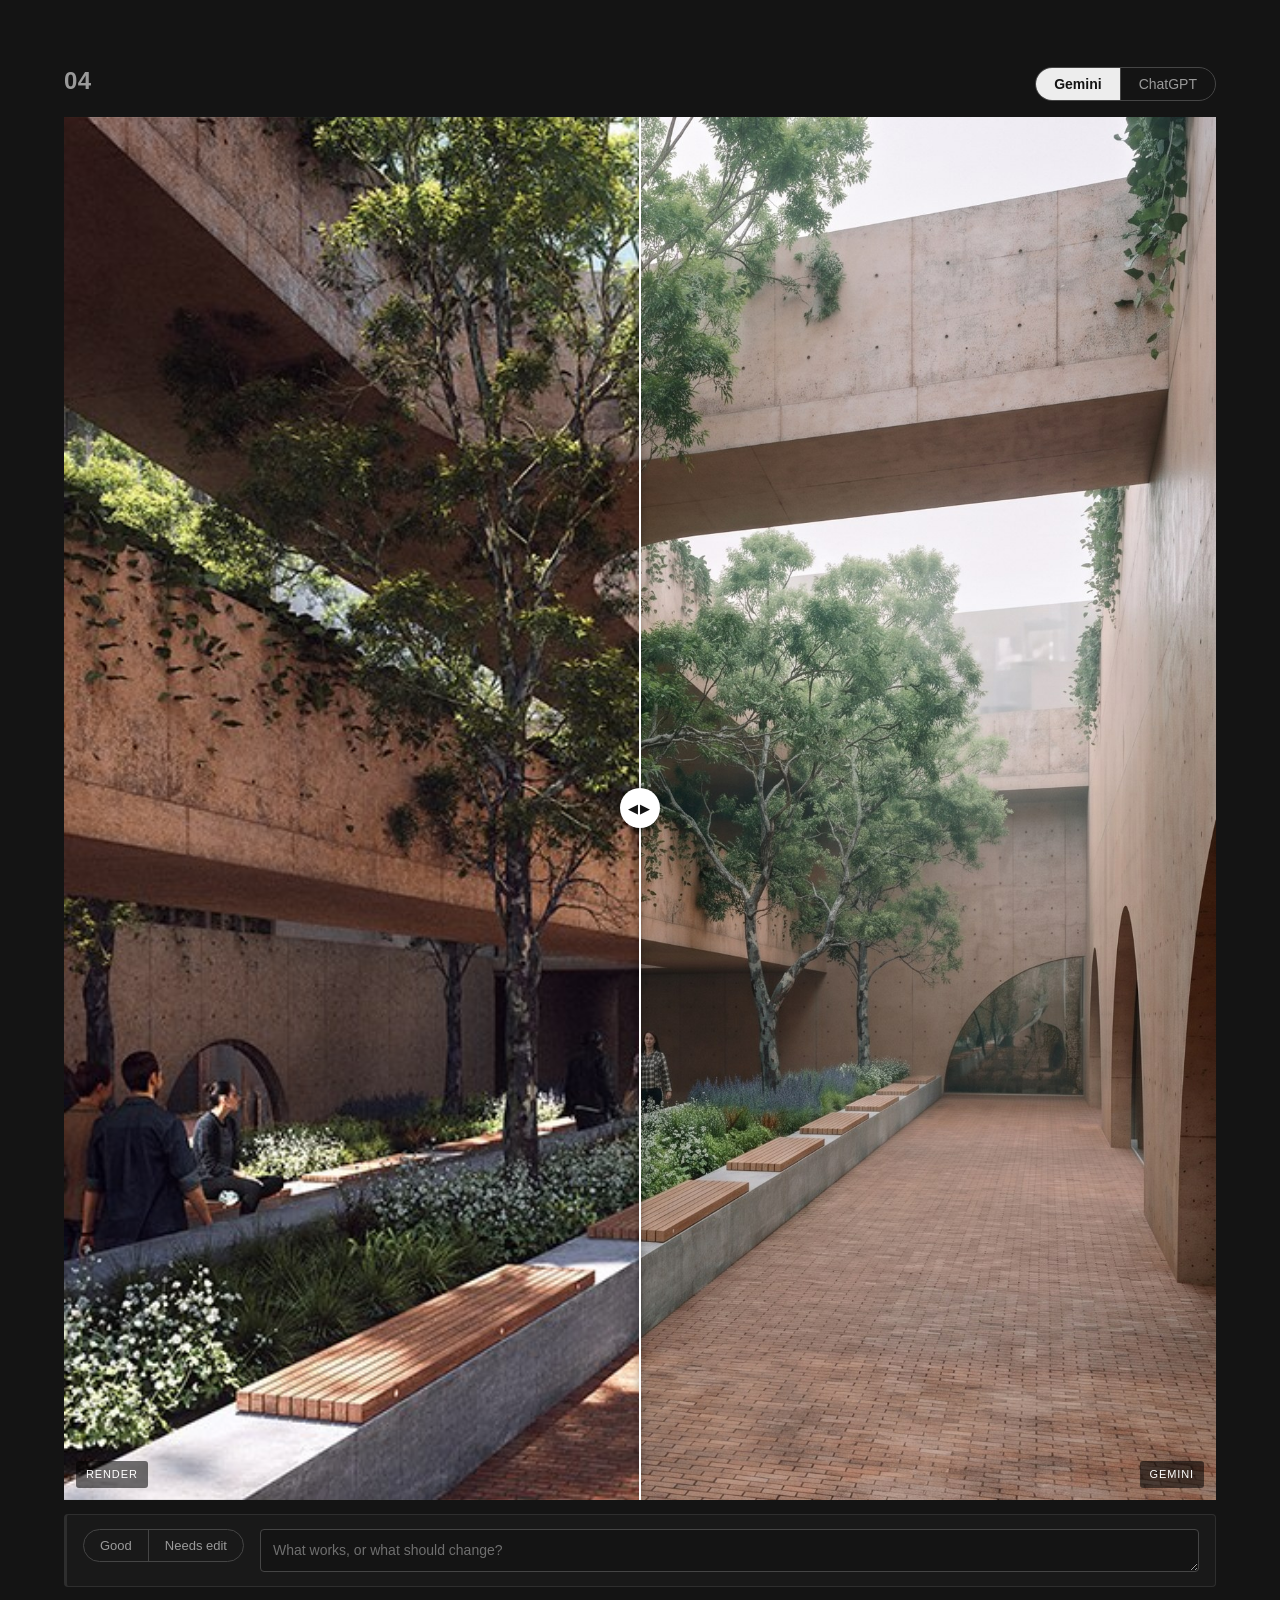
==== commit 338f1882: "Add per-render review marks and notes Under every render: Good / Needs edit, and a note box that gro" ====
--- a/index.html
+++ b/index.html
@@ -5,7 +5,7 @@
 <meta name="viewport" content="width=device-width, initial-scale=1">
 <title>Render Consistency</title>
 <meta name="description" content="One reusable prompt for consistent output: 3D renderings re-shot as medium format film photographs in the style of Rory Gardiner.">
-<link rel="stylesheet" href="style.css?v=7">
+<link rel="stylesheet" href="style.css?v=9">
 </head>
 <body>
 
@@ -41,7 +41,9 @@
 
 <main class="wrap" id="projects"></main>
 
-<script src="data.js?v=7"></script>
-<script src="app.js?v=7"></script>
+<script src="data.js?v=9"></script>
+<script src="review-config.js?v=9"></script>
+<script src="review.js?v=9"></script>
+<script src="app.js?v=9"></script>
 </body>
 </html>
--- a/style.css
+++ b/style.css
@@ -585,3 +585,169 @@
 @media (prefers-reduced-motion: reduce) {
   * { transition: none !important; }
 }
+
+/* ---------- Review ---------- */
+
+/* Sits under each render. Marks are a pair of toggles; clicking the active
+   one clears it. The note grows with its content rather than scrolling. */
+.review {
+  margin-top: 14px;
+  padding: 14px 16px;
+  border: 1px solid var(--line);
+  border-left: 3px solid var(--line);
+  border-radius: 4px;
+  background: #191919;
+  display: flex;
+  flex-wrap: wrap;
+  align-items: flex-start;
+  gap: 12px 16px;
+}
+
+.review.is-good { border-left-color: #4f8f5a; }
+.review.is-edit { border-left-color: #b08341; }
+
+.review-marks {
+  display: inline-flex;
+  border: 1px solid var(--line-strong);
+  border-radius: 999px;
+  overflow: hidden;
+  flex: 0 0 auto;
+}
+
+.review-marks .mark {
+  appearance: none;
+  border: 0;
+  background: transparent;
+  color: var(--muted);
+  font: inherit;
+  font-size: 13px;
+  line-height: 1;
+  padding: 9px 16px;
+  cursor: pointer;
+  white-space: nowrap;
+  transition: background-color .15s ease, color .15s ease;
+}
+
+.review-marks .mark + .mark { border-left: 1px solid var(--line-strong); }
+.review-marks .mark:hover { color: var(--fg); }
+.review-marks .mark:focus-visible { outline: 2px solid #6ea8ff; outline-offset: -2px; }
+
+.mark-good[aria-pressed="true"] { background: #2f5d38; color: #eaf6ec; font-weight: 700; }
+.mark-edit[aria-pressed="true"] { background: #6d4f22; color: #fbf0de; font-weight: 700; }
+
+.review-note {
+  flex: 1 1 320px;
+  min-height: 40px;
+  resize: vertical;
+  overflow-y: auto;
+  padding: 10px 12px;
+  border: 1px solid var(--line-strong);
+  border-radius: 4px;
+  background: #141414;
+  color: var(--fg);
+  font: inherit;
+  font-size: 14px;
+  line-height: 1.5;
+}
+
+.review-note::placeholder { color: #6f6f6f; }
+.review-note:focus { outline: none; border-color: #6ea8ff; }
+
+.review-by {
+  flex: 0 0 100%;
+  margin: 0;
+  font-size: 12px;
+  letter-spacing: 0.04em;
+  text-transform: uppercase;
+  color: var(--muted);
+}
+
+/* ---------- Review summary bar ---------- */
+
+.review-bar {
+  position: fixed;
+  left: 50%;
+  bottom: 18px;
+  transform: translateX(-50%);
+  z-index: 50;
+  display: none;
+  align-items: center;
+  gap: 8px 16px;
+  max-width: calc(100vw - 32px);
+  padding: 10px 16px;
+  border: 1px solid var(--line-strong);
+  border-radius: 999px;
+  background: rgba(26, 26, 26, .96);
+  box-shadow: 0 6px 24px rgba(0, 0, 0, .5);
+  font-size: 13px;
+}
+
+.review-bar.is-visible { display: flex; }
+
+.review-who {
+  display: inline-flex;
+  align-items: center;
+  gap: 8px;
+  color: var(--muted);
+  white-space: nowrap;
+}
+
+.review-name {
+  width: 110px;
+  padding: 6px 10px;
+  border: 1px solid var(--line-strong);
+  border-radius: 999px;
+  background: #141414;
+  color: var(--fg);
+  font: inherit;
+  font-size: 13px;
+}
+
+.review-name:focus { outline: none; border-color: #6ea8ff; }
+.review-count { color: var(--fg); white-space: nowrap; }
+
+.review-status { color: var(--muted); white-space: nowrap; }
+.review-status.is-saved { color: #8fd39c; }
+.review-status.is-offline { color: #e0a0a0; }
+
+.review-bar-actions { display: inline-flex; gap: 8px; }
+
+.review-action {
+  appearance: none;
+  border: 1px solid var(--line-strong);
+  border-radius: 999px;
+  background: transparent;
+  color: var(--fg);
+  font: inherit;
+  font-size: 13px;
+  padding: 6px 14px;
+  cursor: pointer;
+  white-space: nowrap;
+  transition: background-color .15s ease, border-color .15s ease;
+}
+
+.review-action:hover { background: #242424; border-color: #666; }
+.review-action:focus-visible { outline: 2px solid #6ea8ff; outline-offset: 2px; }
+.review-action.is-done { border-color: #4f8f5a; color: #8fd39c; }
+
+/* keep the last render clear of the floating bar */
+.project > .example:last-child { margin-bottom: 128px; }
+
+@media (max-width: 640px) {
+  .review { padding: 12px; }
+  .review-marks { flex: 1 1 100%; }
+  .review-marks .mark { flex: 1 1 50%; text-align: center; }
+  .review-note { flex: 1 1 100%; }
+
+  .review-bar {
+    left: 12px;
+    right: 12px;
+    bottom: 12px;
+    transform: none;
+    max-width: none;
+    border-radius: 14px;
+    flex-wrap: wrap;
+    justify-content: space-between;
+  }
+  .review-name { width: 90px; }
+}
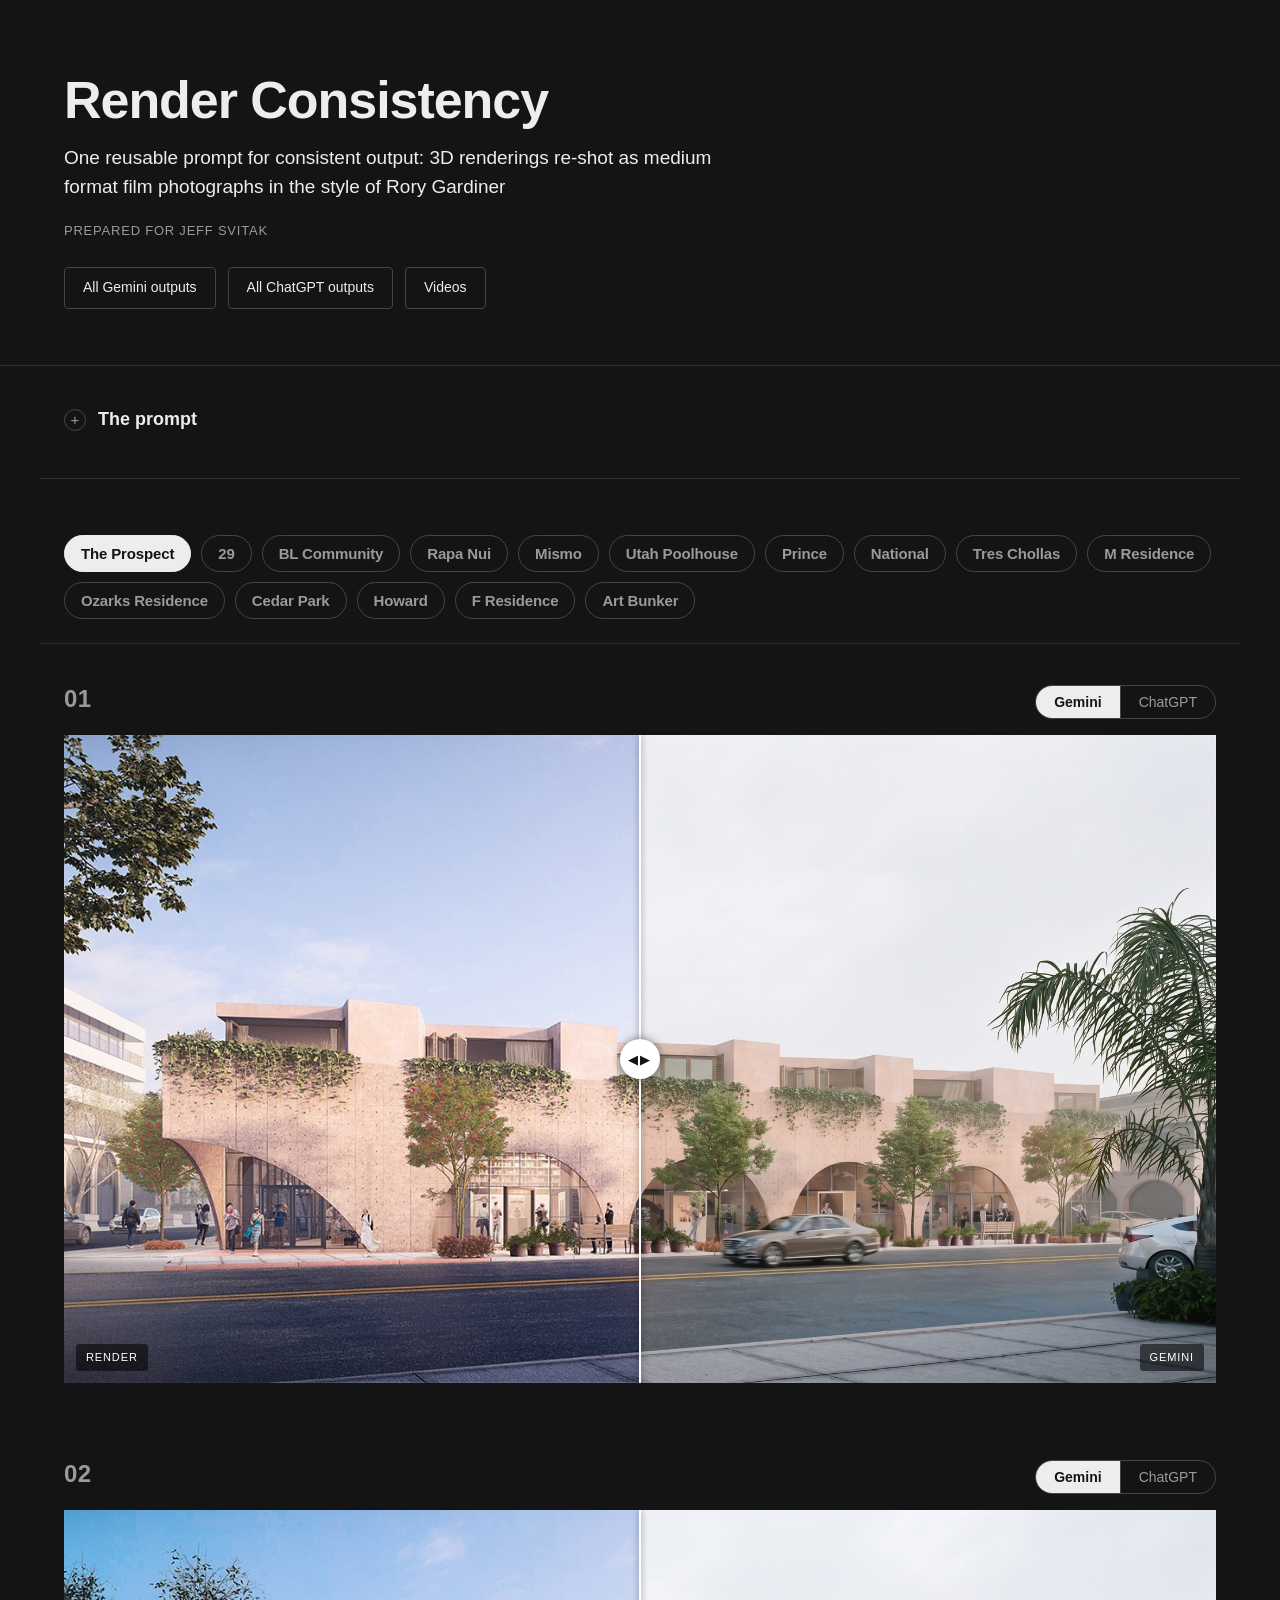
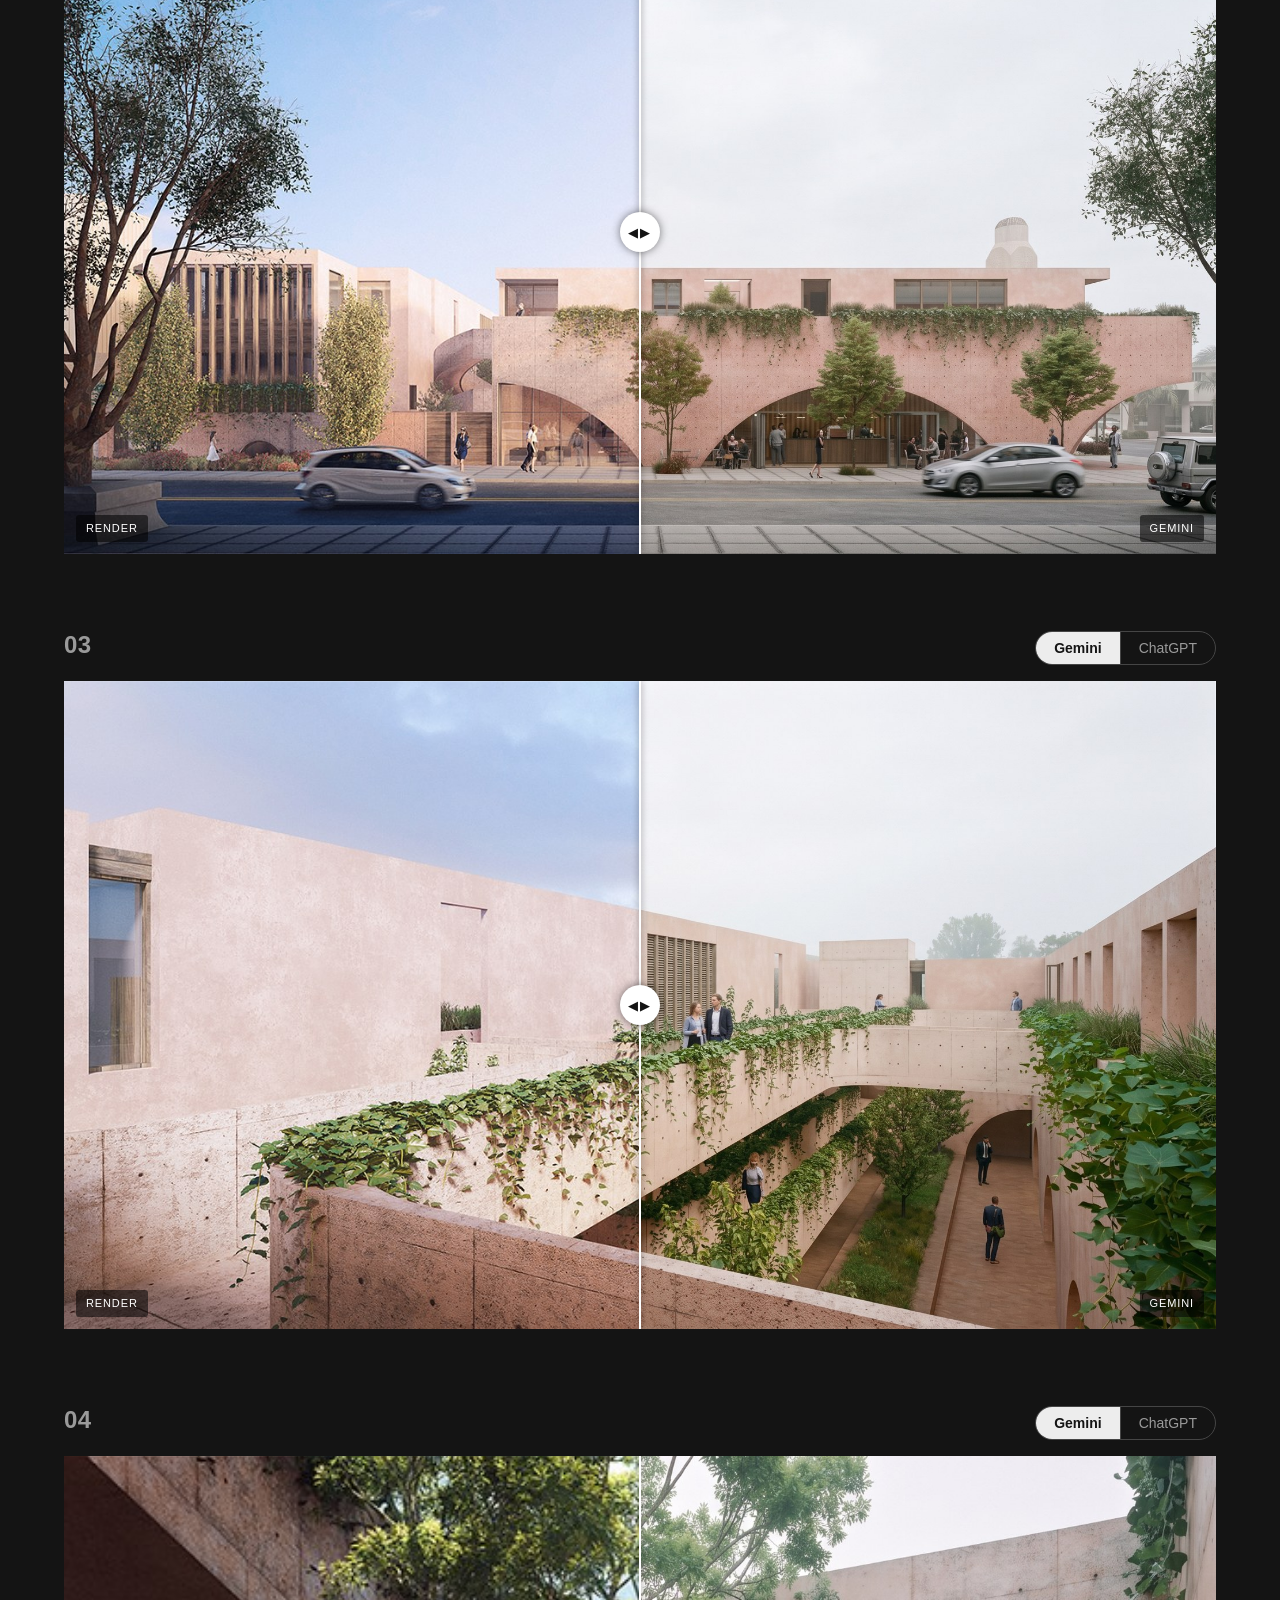
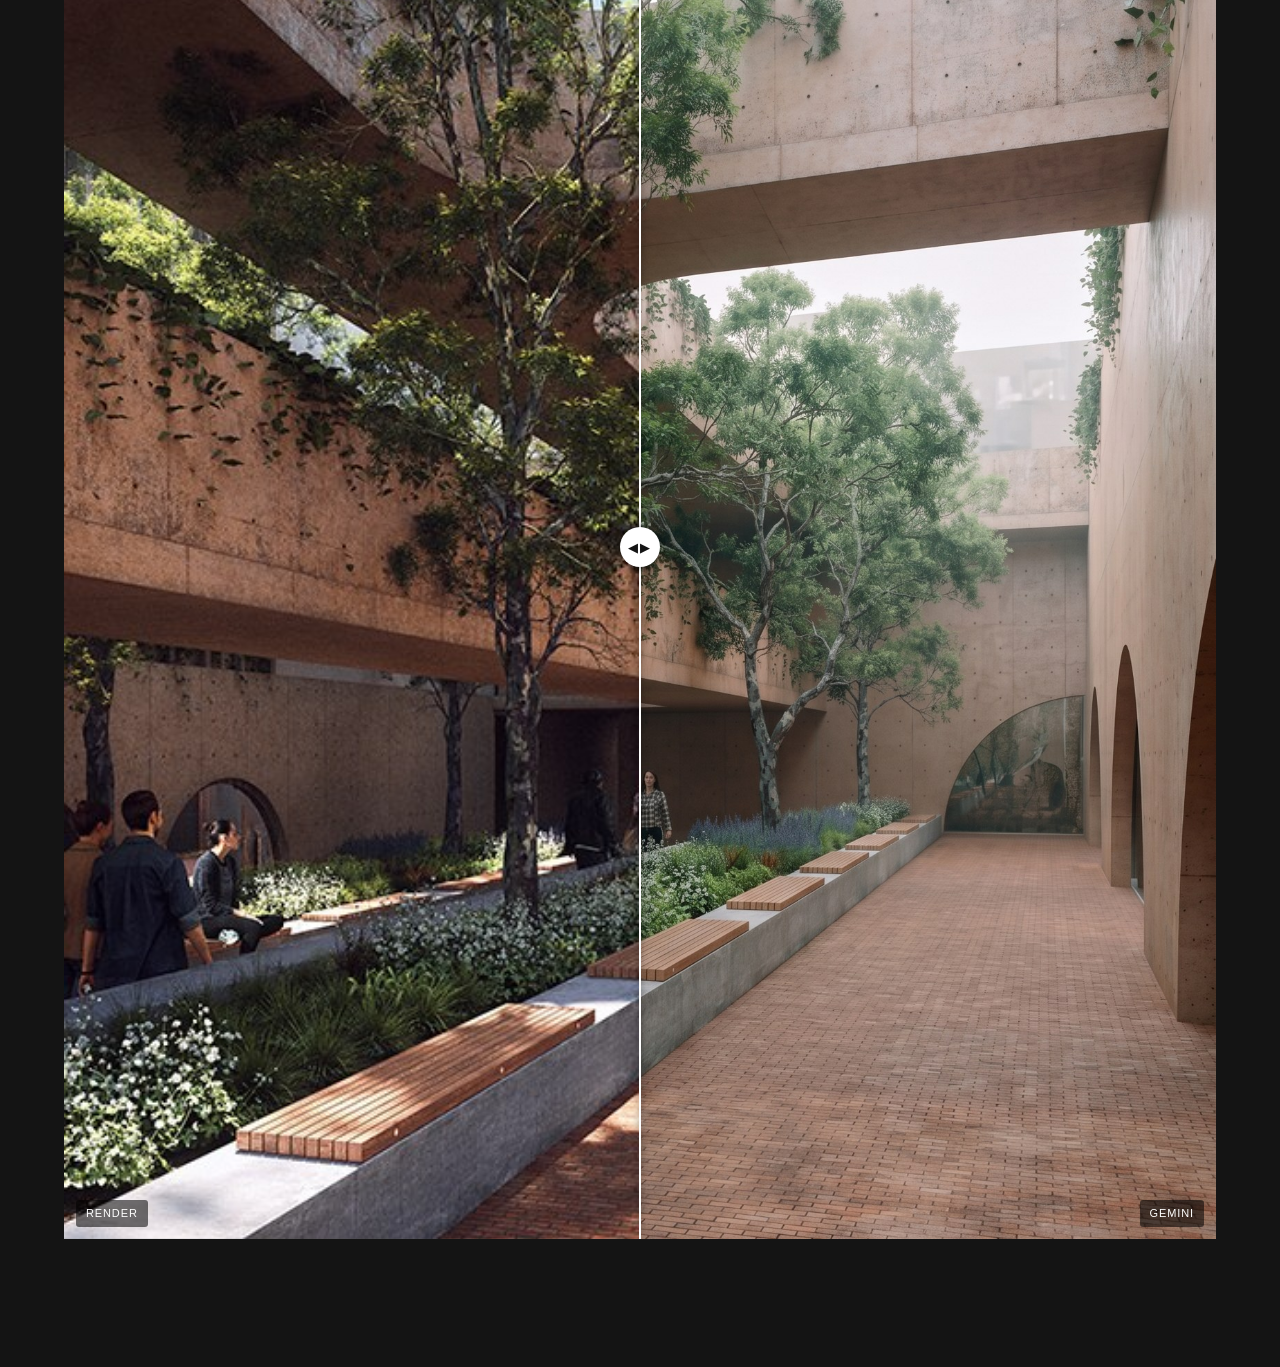
==== commit a320e791: "Move the review onto the Gemini outputs The Gemini output is the render being signed off, so the mar" ====
--- a/index.html
+++ b/index.html
@@ -5,7 +5,7 @@
 <meta name="viewport" content="width=device-width, initial-scale=1">
 <title>Render Consistency</title>
 <meta name="description" content="One reusable prompt for consistent output: 3D renderings re-shot as medium format film photographs in the style of Rory Gardiner.">
-<link rel="stylesheet" href="style.css?v=9">
+<link rel="stylesheet" href="style.css?v=10">
 </head>
 <body>
 
@@ -41,9 +41,7 @@
 
 <main class="wrap" id="projects"></main>
 
-<script src="data.js?v=9"></script>
-<script src="review-config.js?v=9"></script>
-<script src="review.js?v=9"></script>
-<script src="app.js?v=9"></script>
+<script src="data.js?v=10"></script>
+<script src="app.js?v=10"></script>
 </body>
 </html>
--- a/style.css
+++ b/style.css
@@ -751,3 +751,18 @@
   }
   .review-name { width: 90px; }
 }
+
+/* Review inside a gallery column: stack, since a grid cell is far narrower
+   than a full-width comparison row. */
+.shot .review {
+  margin-top: 10px;
+  padding: 12px;
+  gap: 10px;
+}
+
+.shot .review-marks { flex: 1 1 100%; }
+.shot .review-marks .mark { flex: 1 1 50%; text-align: center; }
+.shot .review-note { flex: 1 1 100%; }
+
+/* clear the floating summary bar on the gallery pages */
+.gallery-project:last-child { margin-bottom: 128px; }
